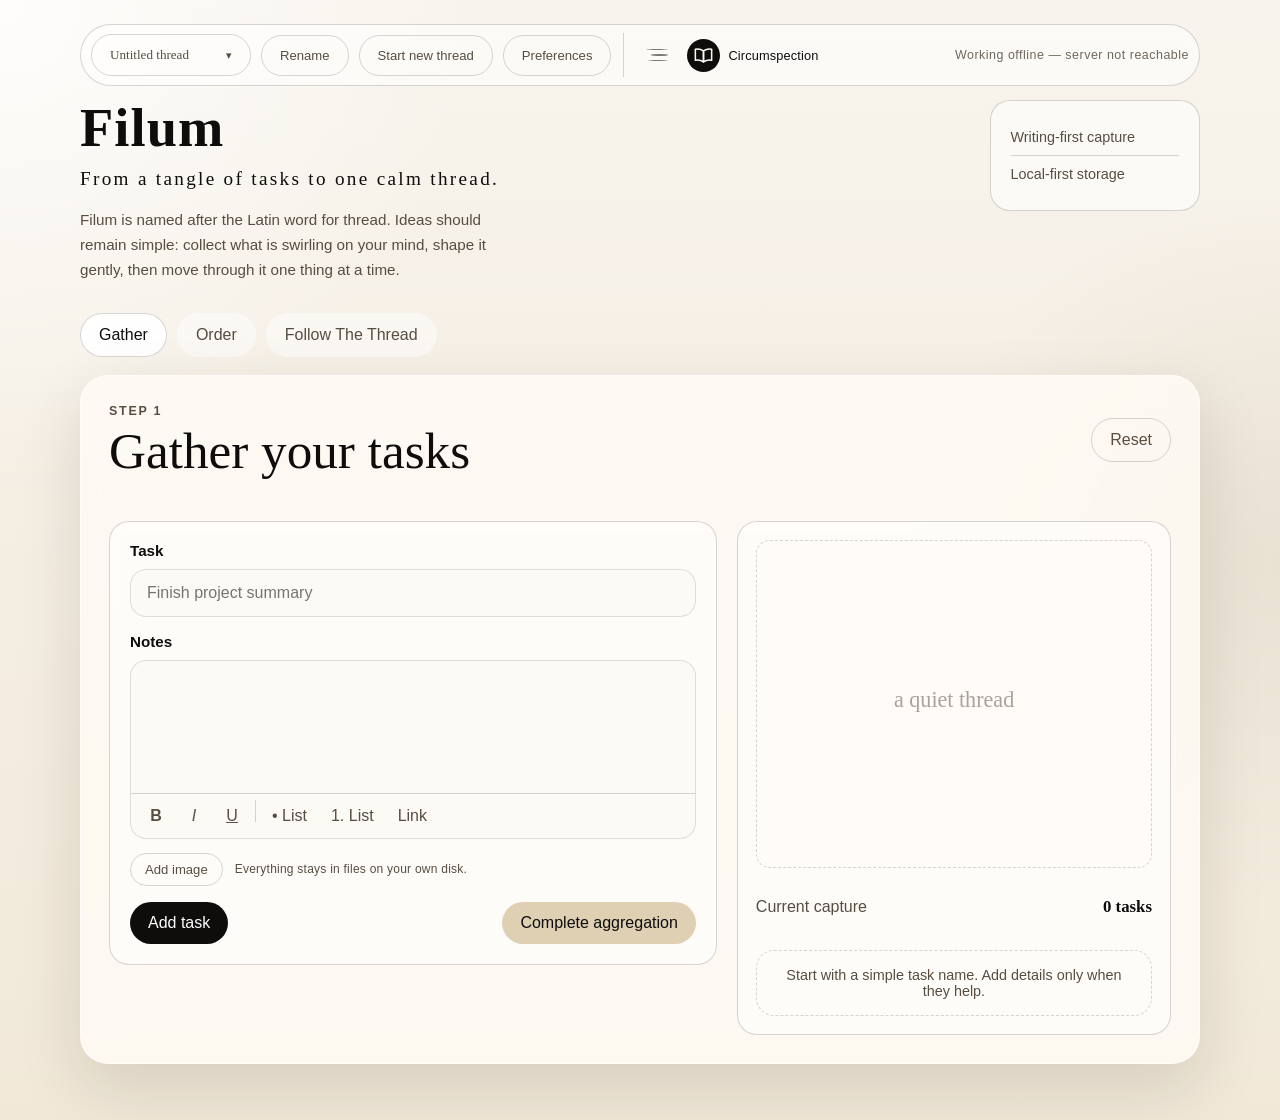
==== index.html @ 36aa44f7 "Add shared rich editing, cross-platform shortcuts, undo, and thread-reference foundations" ====
<!doctype html>
<html lang="en">
  <head>
    <meta charset="UTF-8" />
    <meta name="viewport" content="width=device-width, initial-scale=1.0" />
    <meta
      name="description"
      content="Filum helps you gather tangled tasks, sort them gently, and follow one clear thread at a time."
    />
    <meta name="theme-color" content="#f5f1e8" />
    <link rel="manifest" href="manifest.json" />
    <link rel="icon" href="icon.svg" type="image/svg+xml" />
    <title>Filum</title>
    <link rel="stylesheet" href="styles.css" />
  </head>
  <body>
    <div class="app-shell">
      <div class="thread-bar" role="toolbar" aria-label="Filum controls">
        <div class="thread-menu">
          <button id="threadMenuButton" class="ghost-button thread-button thread-menu-button" type="button"
                  aria-haspopup="listbox" aria-expanded="false" aria-controls="threadMenu">
            <span id="threadMenuLabel" class="thread-menu-label">Untitled thread</span>
            <span class="thread-menu-caret" aria-hidden="true">▾</span>
          </button>
          <input id="threadNameInput" class="thread-name-input" type="text" maxlength="80" hidden
                 aria-label="Rename this thread" />
          <div id="threadMenu" class="thread-menu-pop" role="listbox" aria-label="Saved threads" hidden></div>
        </div>
        <button id="saveThreadButton" class="ghost-button thread-button" type="button">Rename</button>
        <button id="newThreadButton" class="ghost-button thread-button" type="button">Start new thread</button>
        <div class="prefs-menu">
          <button id="prefsButton" class="ghost-button thread-button" type="button"
                  aria-haspopup="true" aria-expanded="false" aria-controls="prefsPanel">Preferences</button>
          <div id="prefsPanel" class="thread-menu-pop prefs-pop" aria-label="Preferences" hidden></div>
        </div>
        <div class="circ-launcher" role="group" aria-label="Circumspection">
          <button id="circCatalogueButton" class="circ-launcher-catalogue" type="button"
                  aria-label="Open Circumspection catalogue">
            <span class="circ-strokes" aria-hidden="true"><span></span><span></span><span></span></span>
          </button>
          <button id="circOpenButton" class="circ-launcher-open" type="button"
                  aria-label="Open Circumspection" aria-describedby="circOpenDescription">
            <svg class="circ-launcher-icon" width="24" height="24" viewBox="0 0 24 24"
                 fill="none" stroke="currentColor" stroke-width="1.6"
                 stroke-linecap="round" stroke-linejoin="round" aria-hidden="true">
              <path d="M3.5 5.5c2.9-.8 5.7-.2 8.5 1.7v11.5c-2.8-1.9-5.6-2.5-8.5-1.7V5.5Z" />
              <path d="M20.5 5.5c-2.9-.8-5.7-.2-8.5 1.7v11.5c2.8-1.9 5.6-2.5 8.5-1.7V5.5Z" />
            </svg>
            <span class="circ-launcher-label">Circumspection</span>
          </button>
          <span id="circOpenDescription" class="visually-hidden">Enter your private reflective writing space</span>
        </div>
        <span id="threadStatus" class="thread-status" aria-live="polite"></span>
      </div>

      <header class="hero">
        <div>
          <p class="eyebrow brand-mark">Filum</p>
          <h1>From a tangle of tasks to one calm thread.</h1>
          <p class="intro">
            Filum is named after the Latin word for thread. Ideas should remain simple: collect what is swirling on your mind,
            shape it gently, then move through it one thing at a time.
          </p>
        </div>
        <div class="hero-note">
          <p>Writing-first capture</p>
          <p>Local-first storage</p>
        </div>
      </header>

      <nav class="stepper" aria-label="Progress">
        <button class="step is-active" data-step-target="capture">Gather</button>
        <button class="step" data-step-target="plan">Order</button>
        <button class="step" data-step-target="line">Follow The Thread</button>
      </nav>

      <main>
        <div id="findBar" class="find-bar" hidden>
          <input id="findInput" type="text" maxlength="120" autocomplete="off"
                 placeholder="Find a knot — wrap in /slashes/ for a pattern"
                 aria-label="Find within this thread" />
          <div id="findResults" class="find-results" role="listbox" aria-label="Matching knots"></div>
        </div>

        <section class="panel is-active" data-step="capture">
          <div class="panel-header">
            <div>
              <p class="section-label">Step 1</p>
              <h2>Gather your tasks</h2>
            </div>
            <button id="resetButton" class="ghost-button" type="button">Reset</button>
          </div>

          <form id="taskForm" class="task-form">
            <label>
              <span>Task</span>
              <input
                id="taskTitle"
                name="taskTitle"
                type="text"
                maxlength="720"
                placeholder="Finish project summary"
                required
              />
            </label>

            <label>
              <span>Notes</span>
              <textarea
                id="taskNotes"
                name="taskNotes"
                rows="6"
                maxlength="10000"
                placeholder="Context, links, references — drop what helps here. Paste an image straight in. Start a line with note: to mark it for later."
              ></textarea>
            </label>

            <div class="attach-row">
              <button id="captureAddImageButton" class="ghost-button attach-button" type="button">Add image</button>
              <input id="captureImageInput" class="visually-hidden" type="file" accept="image/*" multiple />
              <small class="field-hint">Everything stays in files on your own disk.</small>
            </div>
            <div id="captureAttachments" class="attachment-tray" aria-live="polite"></div>

            <div class="form-actions">
              <button class="primary-button" type="submit">Add task</button>
              <button id="finishAggregationButton" class="secondary-button" type="button">
                Complete aggregation
              </button>
            </div>
          </form>

          <aside class="capture-aside">
            <div class="mini-thread-wrap">
              <svg id="miniThreadSvg" viewBox="0 0 220 180" role="img" aria-labelledby="miniThreadTitle miniThreadDesc">
                <title id="miniThreadTitle">A small preview of your knot</title>
                <desc id="miniThreadDesc">Each dark node stands for a task you gathered; the thread knots tighter as you add more.</desc>
              </svg>
            </div>
            <div class="capture-meta">
              <p>Current capture</p>
              <strong id="taskCount">0 tasks</strong>
            </div>
            <div id="taskPreviewList" class="task-preview-list" aria-live="polite"></div>
          </aside>
        </section>

        <section class="panel" data-step="plan">
          <div class="panel-header">
            <div>
              <p class="section-label">Step 2</p>
              <h2>Choose the order</h2>
            </div>
            <div class="panel-header-actions">
              <button id="findPlanButton" class="ghost-button" type="button" hidden>Find</button>
              <button id="toLineButton" class="primary-button" type="button">Untangle it</button>
            </div>
          </div>

          <div class="plan-copy">
            <p>
              Move tasks up or down, or pull one somewhere else by its handle. The
              goal is not perfection. It is a usable sequence.
            </p>
          </div>
          <div id="planningList" class="planning-list"></div>
        </section>

        <section class="panel" data-step="line">
          <div class="panel-header">
            <div>
              <p class="section-label">Step 3</p>
              <h2>The clear thread</h2>
            </div>
            <div class="focus-nav">
              <button id="findLineButton" class="ghost-button" type="button" hidden>Find</button>
              <button id="retrospectButton" class="ghost-button" type="button" hidden aria-pressed="false">Retrospect</button>
              <button id="focusPrevButton" class="ghost-button" type="button">Previous task</button>
              <button id="focusNextButton" class="secondary-button" type="button">Next task</button>
            </div>
          </div>

          <div class="linear-stage">
            <svg id="lineSvg" viewBox="0 0 640 150" role="img" aria-labelledby="lineTitle lineDesc"></svg>
          </div>
          <div id="linearList" class="linear-list"></div>

          <div class="focus-card">
            <div class="focus-card-head">
              <p class="focus-label">Do this now</p>
              <span class="focus-card-actions">
                <button id="focusDoneButton" class="ghost-button mini-edit" type="button" hidden>Mark done</button>
                <button id="focusEditButton" class="ghost-button mini-edit" type="button" hidden>Edit</button>
              </span>
            </div>
            <h3 id="focusTitle">Nothing yet</h3>
            <div id="focusNotes" class="focus-notes"></div>
            <div id="focusAttachments" class="attachment-tray attachment-tray--read"></div>
            <button id="focusArchiveButton" class="ghost-button" type="button" hidden>Archive this thread</button>
            <div id="focusEditor" class="focus-editor" hidden></div>
          </div>
        </section>
      </main>
    </div>

    <section id="circRoot" class="circ-root" hidden aria-label="Circumspection">
      <header class="circ-inner-controls">
        <button id="circOutward" class="circ-text-control" type="button" aria-label="Return to Filum">Outward</button>
        <button id="circInnerCatalogue" class="circ-catalogue-control" type="button"
                aria-label="Open Circumspection catalogue">
          <span class="circ-strokes" aria-hidden="true"><span></span><span></span><span></span></span>
        </button>
      </header>

      <main id="circWritingView" class="circ-writing-view">
        <div id="circField" class="circ-field">
          <p id="circModeLabel" class="circ-mode-label">Living Page</p>
          <p id="circListening" class="circ-listening" aria-live="polite">the page is listening</p>
          <div id="circProjection" class="circ-projection" aria-hidden="true"></div>
          <textarea id="circInput" class="circ-input" spellcheck="true" autocapitalize="sentences"
                    aria-label="Circumspection writing surface"
                    aria-describedby="circInputDescription"></textarea>
          <textarea id="circRevisionInput" class="circ-revision-input" spellcheck="true"
                    autocapitalize="sentences" aria-label="Revise settled Circumspection writing"
                    aria-describedby="circInputDescription" hidden></textarea>
          <p id="circInputDescription" class="visually-hidden">
            Write or revise your reflection directly. Every change is saved immediately.
          </p>
        </div>

        <nav class="circ-leaf-navigation" aria-label="Circumspection leaves">
          <button id="circPrevLeaf" class="circ-text-control" type="button">Earlier</button>
          <span id="circLeafPosition" aria-live="polite">Living Page</span>
          <button id="circNextLeaf" class="circ-text-control" type="button">Later</button>
        </nav>
        <div class="circ-writing-controls">
          <button id="circDeleteLeaf" class="circ-text-control" type="button">Delete leaf</button>
          <button id="circRevise" class="circ-text-control" type="button">Revise</button>
          <button id="circTurnLeaf" class="circ-text-control" type="button">Turn the leaf</button>
        </div>
        <div id="circDeleteLeafConfirm" class="circ-delete-confirm" hidden>
          <span>Delete this leaf?</span>
          <button id="circCancelDeleteLeaf" class="circ-text-control" type="button">Keep it</button>
          <button id="circConfirmDeleteLeaf" class="circ-settle-control" type="button">Delete leaf</button>
        </div>
        <div id="circRevisionActions" class="circ-revision-actions" hidden>
          <button id="circDiscardRevision" class="circ-text-control" type="button">Discard</button>
          <button id="circSettleRevision" class="circ-settle-control" type="button">Settle changes</button>
        </div>
      </main>

      <section id="circCatalogueView" class="circ-catalogue-view" aria-labelledby="circCatalogueHeading" hidden>
        <header class="circ-catalogue-heading">
          <div>
            <p class="section-label">Across every thread</p>
            <h2 id="circCatalogueHeading" tabindex="-1">Catalogue</h2>
          </div>
          <div class="circ-catalogue-actions">
            <button id="circReturnLiving" class="circ-text-control" type="button">Return to Living Page</button>
            <button id="circNewEntry" class="circ-settle-control" type="button">Begin another</button>
          </div>
        </header>
        <div id="circCatalogueList" class="circ-catalogue-list" aria-live="polite"></div>
      </section>

      <div id="circLive" class="visually-hidden" aria-live="polite" aria-atomic="true"></div>
    </section>

    <script src="rich-editor.js"></script>
    <script src="app.js"></script>
    <script src="circumspection.js"></script>
  </body>
</html>
---- styles.css ----
:root {
  --bg: #f5f1e8;
  --bg-soft: #fbf8f2;
  --panel: rgba(255, 252, 246, 0.82);
  --ink: #161616;
  --muted: #6e675c;
  --line: rgba(22, 22, 22, 0.12);
  --line-strong: rgba(22, 22, 22, 0.78);
  --accent: #e7dfd0;
  --accent-strong: #d8ccb7;
  /* A calm, desaturated blue — used only for genuine links. See the
     "One blue, for links only" entry in design.md's drift log. */
  --link: #3f5d8a;
  /* A muted violet — used only for alias-prefixed note lines. See the
     "One violet, for note labels only" entry in design.md's drift log.
     The shade is user-configurable; app.js overrides this at runtime. */
  --note-label: #6f5f80;
  --code-bg: rgba(22, 22, 22, 0.05);
  --shadow: 0 24px 60px rgba(18, 18, 18, 0.08);
  --radius-xl: 28px;
  --radius-lg: 20px;
  --radius-md: 14px;
}

* {
  box-sizing: border-box;
}

html,
body {
  margin: 0;
  min-height: 100%;
}

body {
  font-family: "Avenir Next", "Segoe UI", "Helvetica Neue", sans-serif;
  background:
    radial-gradient(circle at top left, rgba(255, 255, 255, 0.82), transparent 28%),
    radial-gradient(circle at right center, rgba(231, 223, 208, 0.85), transparent 26%),
    linear-gradient(180deg, #f8f4ed 0%, var(--bg) 100%);
  color: var(--ink);
}

body.is-plan-dragging {
  user-select: none;
}

button,
input,
select,
textarea {
  font: inherit;
}

.visually-hidden {
  position: absolute;
  width: 1px;
  height: 1px;
  padding: 0;
  margin: -1px;
  overflow: hidden;
  clip: rect(0, 0, 0, 0);
  white-space: nowrap;
  border: 0;
}

.app-shell {
  width: min(1120px, calc(100vw - 32px));
  margin: 0 auto;
  padding: 24px 0 56px;
}

/* ---- Thread bar (switcher / rename / new / preferences) -------------- */

.thread-bar {
  position: relative;
  z-index: 30; /* lift the bar (and its pop-downs) above the hero + panels */
  display: flex;
  flex-wrap: wrap;
  align-items: center;
  gap: 10px;
  margin-bottom: 14px;
  padding: 8px 10px;
  border: 1px solid var(--line);
  border-radius: 999px;
  background: rgba(255, 255, 255, 0.55);
  backdrop-filter: blur(8px);
  font-size: 0.85rem;
  color: var(--muted);
}

/* ---- Saved-threads dropdown + inline rename ----------------------- */

.thread-menu {
  position: relative;
  display: inline-flex;
}

.thread-menu-button {
  display: inline-flex;
  align-items: center;
  gap: 8px;
  min-width: 160px;
  max-width: 260px;
  font-family: "Iowan Old Style", "Palatino Linotype", "Book Antiqua", Georgia, serif;
  font-size: 0.95rem;
  color: var(--ink);
}

.thread-menu-label {
  overflow: hidden;
  text-overflow: ellipsis;
  white-space: nowrap;
}

.thread-menu-caret {
  margin-left: auto;
  font-size: 0.7rem;
  color: var(--muted);
}

.thread-name-input {
  width: min(260px, 60vw);
  padding: 6px 14px;
  border-radius: 999px;
  border: 1px solid var(--line-strong);
  background: rgba(255, 255, 255, 0.92);
  color: var(--ink);
  font-family: "Iowan Old Style", "Palatino Linotype", "Book Antiqua", Georgia, serif;
  font-size: 0.95rem;
}

.thread-name-input[hidden] {
  display: none;
}

.thread-menu-pop {
  position: absolute;
  top: calc(100% + 8px);
  left: 0;
  z-index: 1;
  width: max-content;
  min-width: 240px;
  max-width: calc(100vw - 32px);
  max-height: 360px;
  overflow-y: auto;
  padding: 6px;
  border: 1px solid var(--line);
  border-radius: var(--radius-md);
  background: rgba(255, 252, 246, 0.98);
  box-shadow: 0 18px 40px rgba(17, 17, 17, 0.16);
  backdrop-filter: blur(10px);
  animation: rise 200ms ease;
}

.thread-menu-pop[hidden] {
  display: none;
}

.thread-menu-row {
  display: flex;
  align-items: baseline;
  justify-content: space-between;
  gap: 16px;
  width: 100%;
  padding: 9px 12px;
  border: 0;
  border-radius: 10px;
  background: transparent;
  color: var(--ink);
  text-align: left;
  cursor: pointer;
  transition: background-color 180ms ease;
}

.thread-menu-row:hover,
.thread-menu-row:focus-visible {
  background: rgba(231, 223, 208, 0.5);
  outline: none;
}

.thread-menu-row.is-current {
  background: rgba(231, 223, 208, 0.35);
}

.thread-menu-row-name {
  font-family: "Iowan Old Style", "Palatino Linotype", "Book Antiqua", Georgia, serif;
  font-size: 0.95rem;
  overflow: hidden;
  text-overflow: ellipsis;
  white-space: nowrap;
}

.thread-menu-row.is-current .thread-menu-row-name {
  font-weight: 600;
}

.thread-menu-row-time {
  flex: none;
  font-size: 0.75rem;
  letter-spacing: 0.02em;
  color: var(--muted);
}

.thread-menu-empty {
  margin: 0;
  padding: 12px;
  color: var(--muted);
  font-size: 0.85rem;
  text-align: center;
}

/* Archived / bin listings: a row with a quiet trailing action. */
.thread-menu-row--split {
  display: flex;
  align-items: center;
  justify-content: space-between;
  gap: 10px;
  border-radius: 10px;
  transition: background-color 180ms ease;
}

.thread-menu-row--split:hover {
  background: rgba(231, 223, 208, 0.35);
}

.thread-menu-row-open {
  flex: 1;
  display: flex;
  align-items: baseline;
  justify-content: space-between;
  gap: 12px;
  min-width: 0;
  padding: 9px 12px;
  border: 0;
  border-radius: 10px;
  background: transparent;
  color: var(--ink);
  text-align: left;
  cursor: pointer;
}

.thread-menu-row-open:focus-visible {
  outline: 2px solid var(--line-strong);
  outline-offset: -2px;
}

.thread-menu-row--split.is-binned {
  padding: 9px 6px 9px 12px;
}

.thread-menu-row--split.is-binned .thread-menu-row-name {
  color: var(--muted);
}

.thread-menu-row-action {
  flex: none;
  margin-right: 4px;
  padding: 4px 10px;
  font-size: 0.75rem;
  border-radius: 999px;
  border: 1px solid var(--line);
  background: transparent;
  color: var(--muted);
  cursor: pointer;
  transition: color 180ms ease, border-color 180ms ease;
}

.thread-menu-row-action:hover,
.thread-menu-row-action:focus-visible {
  border-color: var(--line-strong);
  color: var(--ink);
  outline: none;
}

.thread-menu-head {
  display: flex;
  align-items: center;
  gap: 8px;
  padding-bottom: 6px;
  margin-bottom: 6px;
  border-bottom: 1px solid var(--line);
}

.thread-menu-head-label {
  font-family: "Iowan Old Style", "Palatino Linotype", "Book Antiqua", Georgia, serif;
  font-size: 0.95rem;
}

.thread-menu-footer {
  display: grid;
  gap: 2px;
  margin-top: 6px;
  padding-top: 6px;
  border-top: 1px solid var(--line);
}

.thread-menu-action {
  display: block;
  width: 100%;
  padding: 8px 12px;
  border: 0;
  border-radius: 10px;
  background: transparent;
  color: var(--muted);
  font-size: 0.85rem;
  text-align: left;
  cursor: pointer;
  transition: background-color 180ms ease, color 180ms ease;
}

.thread-menu-action:hover,
.thread-menu-action:focus-visible {
  background: rgba(231, 223, 208, 0.5);
  color: var(--ink);
  outline: none;
}

.thread-menu-head .thread-menu-action {
  width: auto;
  flex: none;
}

.thread-button {
  padding: 6px 14px;
  font-size: 0.82rem;
}

.thread-status {
  margin-left: auto;
  font-size: 0.78rem;
  letter-spacing: 0.04em;
  color: var(--muted);
  opacity: 0.85;
  transition: opacity 180ms ease;
}

/* ---- Preferences pop-down ------------------------------------------- */

.prefs-menu {
  position: relative;
  display: inline-flex;
}

.prefs-pop {
  left: auto;
  right: 0;
  width: 420px;
  max-height: min(74vh, 680px);
  padding: 22px;
  border-color: rgba(239, 207, 137, 0.38);
  color: #fff8e8;
  background:
    radial-gradient(circle at 90% 0%, rgba(226, 187, 103, 0.18), transparent 32%),
    linear-gradient(145deg, #30291f 0%, #1d1b18 62%, #171615 100%);
  box-shadow: 0 24px 70px rgba(17, 14, 10, 0.34);
  scrollbar-color: #d7b66f rgba(255, 255, 255, 0.08);
}

#prefsButton[aria-expanded="true"] {
  border-color: #d7b66f;
  color: #fff8e8;
  background: #26211b;
  box-shadow: 0 0 0 2px rgba(215, 182, 111, 0.2);
}

.prefs-section-title,
.prefs-pop .circ-prefs-title {
  margin: 0 0 16px;
  color: #fff8e8;
  font-family: "Iowan Old Style", "Palatino Linotype", "Book Antiqua", Georgia, serif;
  font-size: 1.15rem;
  font-weight: 400;
  line-height: 1.2;
}

.prefs-field {
  margin-bottom: 16px;
}

.prefs-field:last-child {
  margin-bottom: 4px;
}

.prefs-field label,
.prefs-field > span {
  display: block;
  margin-bottom: 8px;
  font-size: 0.82rem;
  font-weight: 600;
  color: rgba(255, 248, 232, 0.82);
}

.prefs-field input[type="text"] {
  padding: 9px 12px;
  border-radius: 10px;
}

.prefs-pop input[type="text"],
.prefs-pop select {
  border-color: rgba(255, 238, 201, 0.28);
  color: #fff8e8;
  background: rgba(255, 255, 255, 0.08);
}

.prefs-pop select option { color: #fff8e8; background: #26211b; }

.prefs-pop input[type="text"]:focus,
.prefs-pop select:focus {
  border-color: #efd28f;
  outline: none;
  box-shadow: 0 0 0 3px rgba(239, 210, 143, 0.18);
}

.prefs-pop .field-hint,
.prefs-pop .circ-pref-field small { color: rgba(255, 248, 232, 0.58); }

.prefs-swatches {
  display: flex;
  align-items: center;
  gap: 8px;
}

.prefs-swatch {
  width: 26px;
  height: 26px;
  flex: none;
  padding: 0;
  border-radius: 999px;
  border: 1px solid var(--line);
  background: var(--swatch);
  cursor: pointer;
  transition: transform 180ms ease, border-color 180ms ease;
}

.prefs-swatch:hover {
  transform: translateY(-1px);
}

.prefs-swatch.is-current {
  border-color: #efd28f;
  outline: 2px solid rgba(239, 210, 143, 0.38);
  outline-offset: 2px;
}

#prefsColor {
  width: 96px;
}

/* ---- Hero ----------------------------------------------------------- */

.hero {
  display: grid;
  grid-template-columns: minmax(0, 1fr) auto;
  gap: 20px;
  align-items: start;
  margin-bottom: 16px;
}

.eyebrow,
.section-label,
.focus-label {
  margin: 0 0 8px;
  font-size: 0.78rem;
  font-weight: 700;
  letter-spacing: 0.14em;
  text-transform: uppercase;
  color: var(--muted);
}

/* The hero "Filum" is the wordmark — large and bold. */
.eyebrow.brand-mark {
  margin: 0 0 8px;
  font-family: "Iowan Old Style", "Palatino Linotype", "Book Antiqua", Georgia, serif;
  font-size: clamp(2.4rem, 5vw, 3.4rem);
  font-weight: 700;
  letter-spacing: 0.02em;
  line-height: 1.05;
  text-transform: none;
  color: var(--ink);
}

h1,
h2,
h3 {
  margin: 0;
  font-family: "Iowan Old Style", "Palatino Linotype", "Book Antiqua", Georgia, serif;
  font-weight: 400;
  line-height: 0.98;
}

/* Hero tagline: a quiet, thin sub-line under the wordmark — kept small so the
   wordmark leads and both stay above the fold. */
.hero h1 {
  font-size: clamp(0.95rem, 1.7vw, 1.2rem);
  font-weight: 300;
  letter-spacing: 0.12em;
  line-height: 1.45;
  max-width: 48ch;
  margin-top: 2px;
}

h2 {
  font-size: clamp(2rem, 4vw, 3.2rem);
}

h3 {
  font-size: clamp(1.8rem, 3vw, 2.4rem);
}

.intro,
.viz-copy p,
.plan-copy p,
.focus-notes,
.capture-meta p,
.hero-note p {
  color: var(--muted);
}

.intro {
  max-width: 52ch;
  margin-top: 14px;
  line-height: 1.65;
  font-size: 0.95rem;
}

.hero-note {
  min-width: 210px;
  padding: 18px 20px;
  border: 1px solid var(--line);
  border-radius: var(--radius-lg);
  background: rgba(255, 255, 255, 0.58);
  backdrop-filter: blur(10px);
  font-size: 0.9rem;
}

.hero-note p {
  margin: 0;
  padding: 10px 0;
  border-bottom: 1px solid var(--line);
}

.hero-note p:last-child {
  border-bottom: 0;
}

/* ---- Stepper -------------------------------------------------------- */

.stepper {
  display: flex;
  flex-wrap: wrap;
  gap: 10px;
  margin-bottom: 18px;
}

.step,
.ghost-button,
.secondary-button,
.primary-button {
  border: 0;
  border-radius: 999px;
  padding: 12px 18px;
  cursor: pointer;
  transition:
    transform 180ms ease,
    background-color 180ms ease,
    color 180ms ease,
    border-color 180ms ease,
    opacity 180ms ease;
}

.step {
  background: rgba(255, 255, 255, 0.5);
  color: var(--muted);
  border: 1px solid transparent;
}

.step.is-active,
.step:hover {
  background: rgba(255, 255, 255, 0.92);
  color: var(--ink);
  border-color: var(--line);
}

/* ---- Panels --------------------------------------------------------- */

.panel {
  display: none;
  padding: 28px;
  border-radius: var(--radius-xl);
  background: var(--panel);
  border: 1px solid rgba(255, 255, 255, 0.62);
  box-shadow: var(--shadow);
  backdrop-filter: blur(16px);
}

.panel.is-active {
  display: block;
  animation: rise 360ms ease;
}

.panel-header,
.capture-meta,
.form-actions,
.plan-item-head,
.focus-card {
  display: flex;
  align-items: center;
  justify-content: space-between;
  gap: 16px;
}

.panel-header {
  margin-bottom: 24px;
}

.panel-header-actions {
  display: flex;
  align-items: center;
  gap: 10px;
  flex-wrap: wrap;
}

/* Step 1 layout: form on the left, capture aside on the right. */
.panel[data-step="capture"] .task-form,
.panel[data-step="capture"] .capture-aside,
.viz-card,
.focus-card {
  border: 1px solid var(--line);
  border-radius: var(--radius-lg);
  background: rgba(255, 255, 255, 0.54);
}

.panel[data-step="capture"] .task-form,
.viz-card,
.plan-copy,
.planning-list,
.focus-card {
  padding: 20px;
}

.panel[data-step="capture"] {
  display: none;
}

.panel[data-step="capture"].is-active {
  display: grid;
  grid-template-columns: minmax(0, 1.4fr) minmax(0, 1fr);
  gap: 20px;
  align-items: start;
}

.panel[data-step="capture"] .panel-header {
  grid-column: 1 / -1;
}

.task-form label {
  display: block;
}

.task-form label span {
  display: block;
  margin-bottom: 10px;
  font-size: 0.95rem;
  font-weight: 600;
}

.task-form label + label {
  margin-top: 16px;
}

input,
select,
textarea {
  width: 100%;
  border-radius: 16px;
  border: 1px solid rgba(22, 22, 22, 0.12);
  background: rgba(252, 250, 245, 0.95);
  padding: 14px 16px;
  color: var(--ink);
}

textarea {
  resize: vertical;
  min-height: 96px;
}

.rich-editor {
  position: relative;
  width: 100%;
  border: 1px solid rgba(22, 22, 22, 0.12);
  border-radius: 16px;
  background: rgba(252, 250, 245, 0.95);
  overflow: visible;
}

.rich-source {
  position: absolute !important;
  width: 1px !important;
  height: 1px !important;
  min-height: 0 !important;
  padding: 0 !important;
  border: 0 !important;
  clip: rect(0 0 0 0);
  clip-path: inset(50%);
  overflow: hidden;
  white-space: nowrap;
}

.rich-surface {
  min-height: 132px;
  padding: 14px 16px;
  color: var(--ink);
  line-height: 1.58;
  white-space: normal;
  overflow-wrap: anywhere;
}

.rich-surface:focus {
  outline: 2px solid rgba(22, 22, 22, 0.18);
  outline-offset: 2px;
}

.rich-surface:empty::before {
  content: attr(data-placeholder);
  color: var(--muted);
  pointer-events: none;
}

.rich-surface p {
  margin: 0 0 0.75em;
}

.rich-surface p:last-child {
  margin-bottom: 0;
}

.rich-surface ul,
.rich-surface ol {
  margin: 0.5em 0 0.75em;
  padding-left: 1.6em;
}

.rich-surface a {
  color: var(--link);
  text-decoration-thickness: 1px;
  text-underline-offset: 2px;
}

.rich-toolbar {
  position: relative;
  display: flex;
  align-items: center;
  flex-wrap: wrap;
  gap: 4px;
  min-height: 42px;
  padding: 6px 8px;
  border-top: 1px solid var(--line);
  color: var(--muted);
}

.rich-toolbar > button,
.rich-link-panel button,
.rich-mention-menu button {
  min-width: 34px;
  min-height: 30px;
  padding: 5px 9px;
  border: 1px solid transparent;
  border-radius: 8px;
  color: inherit;
  background: transparent;
  cursor: pointer;
}

.rich-toolbar > button:hover,
.rich-toolbar > button:focus-visible,
.rich-toolbar > button[aria-pressed="true"] {
  border-color: var(--line-strong);
  color: var(--ink);
  background: rgba(231, 223, 208, 0.46);
  outline: none;
}

.rich-toolbar-divider {
  width: 1px;
  height: 22px;
  margin-inline: 2px;
  background: var(--line);
}

.rich-link-panel {
  position: absolute;
  left: 8px;
  bottom: calc(100% + 8px);
  z-index: 8;
  display: grid;
  grid-template-columns: minmax(180px, 1fr) auto auto;
  gap: 6px;
  width: min(430px, calc(100vw - 52px));
  padding: 8px;
  border: 1px solid var(--line-strong);
  border-radius: 12px;
  background: rgba(255, 252, 246, 0.99);
  box-shadow: 0 14px 32px rgba(17, 17, 17, 0.14);
}

.rich-link-panel[hidden],
.rich-mention-menu[hidden] {
  display: none;
}

.rich-link-panel input {
  min-width: 0;
  padding: 7px 9px;
  border-radius: 8px;
}

.rich-mention-menu {
  position: absolute;
  left: 12px;
  right: 12px;
  bottom: 50px;
  z-index: 7;
  max-height: 220px;
  overflow-y: auto;
  padding: 5px;
  border: 1px solid var(--line-strong);
  border-radius: 12px;
  background: rgba(255, 252, 246, 0.99);
  box-shadow: 0 14px 32px rgba(17, 17, 17, 0.14);
}

.rich-mention-menu button {
  display: block;
  width: 100%;
  color: var(--ink);
  text-align: left;
}

.rich-mention-menu button:hover,
.rich-mention-menu button.is-active {
  background: rgba(231, 223, 208, 0.54);
}

.thread-reference {
  display: inline-flex;
  align-items: center;
  max-width: min(260px, 80vw);
  margin-inline: 2px;
  padding: 1px 8px;
  border: 1px solid var(--line-strong);
  border-radius: 999px;
  color: var(--ink);
  background: rgba(231, 223, 208, 0.48);
  font-size: 0.9em;
  vertical-align: baseline;
  cursor: pointer;
}

input:focus,
select:focus,
textarea:focus {
  outline: 2px solid rgba(22, 22, 22, 0.18);
  outline-offset: 2px;
}

.field-hint {
  display: block;
  margin-top: 6px;
  color: var(--muted);
  font-size: 0.75rem;
  letter-spacing: 0.02em;
}

.form-actions {
  margin-top: 16px;
}

.primary-button {
  background: var(--ink);
  color: white;
}

.secondary-button {
  background: var(--accent);
  color: var(--ink);
}

.ghost-button {
  background: transparent;
  color: var(--muted);
  border: 1px solid var(--line);
}

/* A ghost button acting as a pressed toggle (the Retrospect view). */
.ghost-button.is-active {
  background: rgba(255, 255, 255, 0.92);
  color: var(--ink);
  border-color: var(--line-strong);
}

.primary-button:hover,
.secondary-button:hover,
.ghost-button:hover,
.step:hover {
  transform: translateY(-1px);
}

.primary-button:disabled,
.secondary-button:disabled,
.ghost-button:disabled {
  opacity: 0.4;
  cursor: not-allowed;
  transform: none;
}

/* ---- Find within the thread ----------------------------------------- */

.find-bar {
  margin-bottom: 14px;
  padding: 12px;
  border: 1px solid var(--line);
  border-radius: var(--radius-lg);
  background: var(--panel);
  backdrop-filter: blur(10px);
  animation: rise 200ms ease;
}

.find-bar[hidden] {
  display: none;
}

.find-bar input {
  padding: 10px 14px;
  border-radius: 12px;
}

.find-results {
  display: grid;
  gap: 2px;
  margin-top: 8px;
}

.find-result {
  display: block;
  width: 100%;
  padding: 8px 12px;
  border: 0;
  border-radius: 10px;
  background: transparent;
  color: var(--ink);
  text-align: left;
  cursor: pointer;
  transition: background-color 180ms ease;
}

.find-result:hover,
.find-result:focus-visible,
.find-result.is-active {
  background: rgba(231, 223, 208, 0.5);
  outline: none;
}

.find-result-title {
  display: block;
}

.find-result-snippet {
  display: block;
  margin-top: 2px;
  color: var(--muted);
  font-size: 0.8rem;
}

/* Matches are emphasized, never highlighted — calm over loud. */
mark.find-hit {
  background: transparent;
  color: inherit;
  font-weight: 600;
  text-decoration: underline;
  text-underline-offset: 2px;
  text-decoration-thickness: 1px;
}

.find-hint {
  margin: 8px 0 0;
  padding: 4px 12px;
  color: var(--muted);
  font-size: 0.85rem;
}

/* ---- Capture aside (Step 1 right column) ---------------------------- */

.capture-aside {
  padding: 18px;
  display: flex;
  flex-direction: column;
  gap: 14px;
}

.mini-thread-wrap {
  border: 1px dashed var(--line);
  border-radius: var(--radius-md);
  background: rgba(255, 252, 246, 0.5);
  padding: 10px;
}

#miniThreadSvg {
  width: 100%;
  height: auto;
  display: block;
}

.mini-node {
  fill: var(--ink);
  transition: r 200ms ease;
}

.mini-node--enter {
  animation: miniNodeEnter 360ms ease both;
}

@keyframes miniNodeEnter {
  from { r: 0; opacity: 0; }
  to   { r: 5; opacity: 1; }
}

.capture-meta {
  align-items: baseline;
  justify-content: space-between;
}

.capture-meta strong {
  font-family: "Iowan Old Style", "Palatino Linotype", "Book Antiqua", Georgia, serif;
  font-size: 1.05rem;
}

.task-preview-list,
.planning-list,
.linear-list {
  display: grid;
  gap: 12px;
}

.task-preview-list {
  margin-top: 4px;
}

.task-chip,
.plan-item,
.linear-item {
  padding: 16px;
  border-radius: 18px;
  background: rgba(255, 255, 255, 0.82);
  border: 1px solid var(--line);
}

.task-chip {
  padding: 12px 14px;
}

.task-chip strong,
.plan-item strong,
.linear-item strong {
  display: block;
  margin-bottom: 6px;
}

.task-chip p,
.plan-item p,
.linear-item p,
.focus-notes {
  margin: 0;
  line-height: 1.55;
}

.task-chip-more {
  padding: 8px 12px;
  border: 1px dashed var(--line);
  border-radius: 999px;
  color: var(--muted);
  font-size: 0.82rem;
  text-align: center;
}

/* ---- Step 2 planning list ------------------------------------------ */

.planning-list {
  padding: 0;
  background: transparent;
}

.plan-item {
  display: grid;
  grid-template-columns: auto minmax(0, 1fr);
  gap: 12px;
}

.plan-item-head {
  align-items: flex-start;
}

/* The drag handle: a quiet dotted strip, CSS-drawn — no glyphs. Dragging
   is recorded in design.md's drift log; up/down stay as the keyboard path. */
.drag-handle {
  width: 20px;
  align-self: stretch;
  padding: 0;
  border: 0;
  border-radius: 8px;
  background-color: transparent;
  background-image: radial-gradient(rgba(22, 22, 22, 0.3) 1.1px, transparent 1.4px);
  background-size: 6px 9px;
  background-position: center;
  cursor: grab;
  touch-action: none;
  opacity: 0.55;
  transition: opacity 180ms ease;
}

.drag-handle:hover {
  opacity: 0.9;
}

.drag-handle:active {
  cursor: grabbing;
}

.plan-item.is-dragging {
  border-color: var(--line-strong);
  box-shadow: var(--shadow);
  opacity: 0.92;
  position: relative;
  z-index: 2;
}

/* A knot just found via search — a state, not a flash. */
.plan-item.is-found {
  border-color: var(--line-strong);
}

.plan-controls {
  display: flex;
  gap: 8px;
  flex: none;
}

.mini-button {
  width: 40px;
  height: 40px;
  border-radius: 14px;
  border: 1px solid var(--line);
  background: rgba(255, 255, 255, 0.8);
  cursor: pointer;
  transition:
    transform 180ms ease,
    background-color 180ms ease,
    border-color 180ms ease,
    opacity 180ms ease;
}

.mini-button:hover:not(:disabled) {
  background: var(--accent);
  border-color: var(--line-strong);
  transform: translateY(-1px);
}

.mini-button:disabled {
  opacity: 0.4;
  cursor: not-allowed;
}

/* ---- Step 3: thread on top, symmetric rail, focus card below -------- */

.linear-stage {
  border-radius: 24px;
  padding: 10px 12px 2px;
  background:
    linear-gradient(180deg, rgba(255, 255, 255, 0.94), rgba(247, 241, 230, 0.88)),
    radial-gradient(circle at center, rgba(255, 255, 255, 0.8), transparent 56%);
}

#lineSvg {
  width: 100%;
  height: auto;
  display: block;
}

.line-dot {
  cursor: pointer;
}

/* The rail: equal-height cards in one row, scrollable when the thread is
   long. The current knot is emphasized by border and shadow, not by motion. */
.linear-list {
  grid-auto-flow: column;
  grid-auto-columns: minmax(170px, 1fr);
  align-items: stretch;
  overflow-x: auto;
  padding: 6px 4px 14px;
  margin: 10px 0 18px;
  scroll-snap-type: x proximity;
  transition: opacity 320ms ease;
}

.linear-item {
  min-height: 96px;
  padding: 14px;
  cursor: pointer;
  scroll-snap-align: start;
  transition:
    opacity 180ms ease,
    box-shadow 180ms ease,
    border-color 180ms ease;
}

.linear-item strong {
  display: -webkit-box;
  -webkit-box-orient: vertical;
  -webkit-line-clamp: 2;
  overflow: hidden;
}

.linear-item p {
  white-space: nowrap;
  overflow: hidden;
  text-overflow: ellipsis;
  font-size: 0.85rem;
  color: var(--muted);
}

.linear-item:hover {
  border-color: var(--line-strong);
}

.linear-item:focus-visible {
  outline: 2px solid var(--line-strong);
  outline-offset: 2px;
}

.linear-item.is-muted {
  opacity: 0.42;
}

.linear-item.is-current {
  border-color: rgba(22, 22, 22, 0.28);
  box-shadow: 0 14px 28px rgba(17, 17, 17, 0.1);
}

/* Completed knots, visible only while looking back. */
.linear-item.is-done {
  opacity: 0.45;
  cursor: default;
}

.linear-item.is-done strong {
  text-decoration: line-through;
  text-decoration-thickness: 1px;
  text-decoration-color: var(--line-strong);
}

.linear-restore {
  margin-top: 10px;
}

.linear-item-index {
  margin-bottom: 10px;
  color: var(--muted);
  font-size: 0.86rem;
  font-weight: 700;
  text-transform: uppercase;
  letter-spacing: 0.08em;
}

/* During the untangle, the rail and focus card hold back, then fade in as
   the thread settles into place. */
.is-untangling .linear-list {
  opacity: 0;
  pointer-events: none;
}

/* ---- Step 3 focus card ---------------------------------------------- */

.focus-card {
  flex-direction: column;
  align-items: flex-start;
}

.focus-card h3,
.focus-card p {
  margin: 0;
}

.focus-nav {
  display: flex;
  gap: 10px;
  flex-wrap: wrap;
}

.focus-card-head {
  display: flex;
  width: 100%;
  align-items: center;
  justify-content: space-between;
  gap: 12px;
}

.focus-card-actions {
  display: flex;
  gap: 8px;
  flex: none;
}

.focus-notes {
  margin-top: 4px;
  width: 100%;
}

.focus-notes-empty {
  color: var(--muted);
}

/* ---- Rich notes markup ---------------------------------------------- */

/* Alias-prefixed lines ("note: …") — the one violet in the product. */
.note-line {
  color: var(--note-label);
}

.note-code {
  margin: 10px 0;
  padding: 12px 14px;
  font-family: ui-monospace, "SF Mono", Menlo, Consolas, monospace;
  font-size: 0.85em;
  line-height: 1.5;
  background: var(--code-bg);
  border: 1px solid var(--line);
  border-radius: var(--radius-md);
  overflow-x: auto;
  white-space: pre;
  color: var(--ink);
}

.note-code-inline {
  padding: 1px 6px;
  font-family: ui-monospace, "SF Mono", Menlo, Consolas, monospace;
  font-size: 0.85em;
  background: var(--code-bg);
  border: 1px solid var(--line);
  border-radius: 6px;
}

.note-list {
  margin: 8px 0;
  padding-left: 22px;
}

.note-list li {
  margin: 2px 0;
}

/* ---- Edit affordance, links, attachments --------------------------- */

.task-chip-head {
  display: flex;
  align-items: flex-start;
  justify-content: space-between;
  gap: 10px;
}

.task-chip-head strong {
  margin-bottom: 0;
}

/* Quiet inline "Edit" / "Mark done" control. */
.mini-edit {
  flex: none;
  padding: 4px 12px;
  font-size: 0.76rem;
  border-radius: 999px;
}

/* Links inside notes — the one place blue is allowed. */
.rich-link {
  color: var(--link);
  text-decoration: underline;
  text-underline-offset: 2px;
  text-decoration-thickness: 1px;
  overflow-wrap: anywhere;
}

.rich-link:hover {
  text-decoration-thickness: 2px;
}

/* Read-only thumbnail strips inside chips / plan items. */
.thumb-strip {
  display: flex;
  flex-wrap: wrap;
  align-items: center;
  gap: 6px;
  margin-top: 10px;
}

.thumb {
  display: block;
  object-fit: cover;
  border-radius: 10px;
  border: 1px solid var(--line);
  background: rgba(255, 255, 255, 0.6);
}

.thumb--xs {
  width: 38px;
  height: 38px;
}

.thumb--lg {
  width: 100%;
  max-width: 220px;
  height: auto;
  max-height: 200px;
}

.thumb-more {
  font-size: 0.78rem;
  color: var(--muted);
}

/* Editable attachment tray (capture form + inline editor). */
.attach-row {
  display: flex;
  align-items: center;
  gap: 12px;
  flex-wrap: wrap;
  margin-top: 14px;
}

.attach-button {
  flex: none;
  padding: 8px 14px;
  font-size: 0.82rem;
}

.attach-row .field-hint {
  margin-top: 0;
}

.attachment-tray {
  display: flex;
  flex-wrap: wrap;
  gap: 10px;
  margin-top: 12px;
}

.attachment-tray[hidden] {
  display: none;
}

.attachment {
  position: relative;
  width: 76px;
  height: 76px;
}

.attachment .thumb {
  width: 76px;
  height: 76px;
}

.thumb-remove {
  position: absolute;
  top: -8px;
  right: -8px;
  width: 22px;
  height: 22px;
  display: grid;
  place-items: center;
  padding: 0;
  border-radius: 999px;
  border: 1px solid var(--line);
  background: rgba(255, 252, 246, 0.98);
  color: var(--ink);
  line-height: 1;
  cursor: pointer;
  box-shadow: 0 4px 12px rgba(17, 17, 17, 0.12);
  transition: transform 180ms ease, background-color 180ms ease;
}

.thumb-remove:hover {
  transform: translateY(-1px);
  background: var(--accent);
}

.attachment-tray--read {
  margin-top: 16px;
}

.attachment-link {
  display: inline-block;
  border-radius: 12px;
  transition: transform 180ms ease;
}

.attachment-link:hover {
  transform: translateY(-2px);
}

.danger-ghost {
  color: var(--muted);
}

.danger-ghost:hover {
  border-color: var(--line-strong);
  color: var(--ink);
}

/* ---- In-place task editor ------------------------------------------ */
/* The editor renders right where the task sits — no modal, no overlay. */

.inline-editor {
  display: block;
  padding: 16px;
  border: 1px solid var(--line-strong);
  border-radius: var(--radius-lg);
  background: rgba(255, 255, 255, 0.72);
  animation: rise 220ms ease;
}

.inline-field {
  display: block;
  margin-bottom: 12px;
}

.inline-field > span {
  display: block;
  margin-bottom: 8px;
  font-size: 0.82rem;
  font-weight: 600;
  color: var(--muted);
}

.inline-editor input,
.inline-editor textarea {
  border-radius: 12px;
  padding: 10px 12px;
}

.inline-attach-row {
  display: flex;
  align-items: flex-end;
  gap: 12px;
  flex-wrap: wrap;
}

.inline-actions {
  display: flex;
  align-items: center;
  justify-content: space-between;
  gap: 10px;
  margin-top: 14px;
  flex-wrap: wrap;
}

.inline-actions-right {
  display: flex;
  gap: 8px;
  margin-left: auto;
}

.inline-actions .primary-button,
.inline-actions .ghost-button {
  padding: 8px 16px;
}

/* The focus-card variant: a calm editor. The title is a quiet serif line;
   the notes area is the page. It opens exactly where the read view was. */
.inline-editor--focus {
  padding: 4px 0 0;
  border: 0;
  background: transparent;
}

.inline-editor--focus .ie-title {
  font-family: "Iowan Old Style", "Palatino Linotype", "Book Antiqua", Georgia, serif;
  font-size: 1.45rem;
  line-height: 1.2;
  padding: 6px 2px 10px;
  border: 0;
  border-bottom: 1px solid var(--line);
  border-radius: 0;
  background: transparent;
}

.inline-editor--focus .ie-title:focus {
  outline: none;
  border-bottom-color: var(--line-strong);
}

.inline-editor--focus .ie-notes {
  min-height: min(44vh, 480px);
  line-height: 1.65;
}

/* When a task is in edit mode, its read-view box gives the editor full room. */
.task-chip--editing,
.plan-item--editing {
  display: block;
  padding: 0;
  background: transparent;
  border: 0;
}

.focus-editor {
  width: 100%;
}

.focus-editor[hidden] {
  display: none;
}

/* ---- Empty states & helpers ---------------------------------------- */

.empty-state {
  padding: 22px;
  border: 1px dashed var(--line);
  border-radius: 18px;
  color: var(--muted);
  text-align: center;
}

.empty-state--soft {
  padding: 16px;
  font-size: 0.9rem;
}

@keyframes rise {
  from {
    opacity: 0;
    transform: translateY(10px);
  }
  to {
    opacity: 1;
    transform: translateY(0);
  }
}

/* ---- Responsive ---------------------------------------------------- */

@media (max-width: 840px) {
  .hero {
    grid-template-columns: 1fr;
  }

  .panel {
    padding: 20px;
  }

  .panel[data-step="capture"].is-active {
    grid-template-columns: 1fr;
  }

  .capture-aside {
    order: 2;
  }

  .mini-thread-wrap svg {
    max-height: 120px;
  }

  .app-shell {
    width: min(100vw - 20px, 1120px);
    padding-top: 14px;
  }

  .thread-bar {
    border-radius: 18px;
  }

  .thread-status {
    width: 100%;
    margin-left: 0;
  }

  .plan-item-head {
    flex-wrap: wrap;
  }

  .linear-list {
    grid-auto-columns: minmax(160px, 78%);
    scroll-snap-type: x mandatory;
  }
}

/* Calm by default; honor an explicit request for reduced motion. */
@media (prefers-reduced-motion: reduce) {
  *,
  .panel.is-active,
  .inline-editor,
  .mini-node--enter {
    animation-duration: 0.001ms !important;
    animation-iteration-count: 1 !important;
    transition-duration: 0.001ms !important;
  }
}

/* ---- Circumspection -------------------------------------------------
   Circumspection is Filum with attention narrowed. The viewport is the
   writing surface: no paper card, image texture, or editor-shaped box. */

:root[data-interface-contrast="soft"] {
  --bg: #f7f3eb;
  --bg-soft: #fdfbf7;
  --ink: #302d28;
  --muted: #81796d;
  --line: rgba(48, 45, 40, 0.1);
  --line-strong: rgba(48, 45, 40, 0.62);
  --accent: #ece4d6;
  --accent-strong: #ded1bd;
}

:root[data-interface-contrast="rich"] {
  --bg: #f1e8d8;
  --bg-soft: #fffaf0;
  --ink: #0e0d0c;
  --muted: #574d40;
  --line: rgba(14, 13, 12, 0.17);
  --line-strong: rgba(14, 13, 12, 0.86);
  --accent: #dfd0b4;
  --accent-strong: #cbb58c;
  --shadow: 0 24px 64px rgba(36, 27, 17, 0.13);
}

:root[data-spacing="compact"] .panel { padding: 24px; }
:root[data-spacing="compact"] .hero { gap: 12px; margin-bottom: 10px; }
:root[data-spacing="compact"] .task-form { gap: 12px; }

:root[data-spacing="open"] .panel { padding: clamp(36px, 5vw, 56px); }
:root[data-spacing="open"] .hero { gap: 28px; margin-bottom: 24px; }
:root[data-spacing="open"] .task-form { gap: 24px; }

:root[data-interface-motion="quiet"] .panel.is-active,
:root[data-interface-motion="quiet"] .thread-menu-pop,
:root[data-interface-motion="quiet"] .inline-editor,
:root[data-interface-motion="quiet"] .circ-root { animation: none; }

:root[data-interface-motion="none"] *,
:root[data-interface-motion="none"] *::before,
:root[data-interface-motion="none"] *::after {
  scroll-behavior: auto !important;
  animation: none !important;
  transition: none !important;
}

.circ-launcher {
  display: inline-flex;
  align-items: center;
  gap: 4px;
  min-height: 44px;
  margin-left: 2px;
  padding-left: 10px;
  border-left: 1px solid var(--line);
}

.circ-launcher-open,
.circ-launcher-catalogue,
.circ-catalogue-control {
  min-width: 44px;
  min-height: 44px;
  border: 0;
  background: transparent;
  color: var(--ink);
  cursor: pointer;
}

.circ-launcher-open {
  display: inline-flex;
  align-items: center;
  gap: 8px;
  padding: 4px 9px 4px 5px;
  border-radius: 999px;
  font-size: 0.8rem;
  letter-spacing: 0.01em;
  transition: background-color 180ms ease, transform 180ms ease;
}

.circ-launcher-icon {
  box-sizing: content-box;
  width: 23px;
  height: 23px;
  padding: 5px;
  border-radius: 50%;
  color: var(--bg-soft);
  background: var(--ink);
  transition: transform 180ms ease;
}

.circ-launcher-open:hover,
.circ-launcher-open:focus-visible,
.circ-launcher-catalogue:hover,
.circ-launcher-catalogue:focus-visible {
  background: rgba(255, 255, 255, 0.58);
  outline: none;
}

.circ-launcher-open:hover { transform: translateY(-1px); }
.circ-launcher-open:focus-visible,
.circ-launcher-catalogue:focus-visible,
.circ-catalogue-control:focus-visible {
  box-shadow: 0 0 0 2px var(--line-strong);
}

.circ-launcher-catalogue,
.circ-catalogue-control {
  display: grid;
  place-items: center;
  padding: 0;
  border-radius: 50%;
}

.circ-strokes {
  display: grid;
  justify-items: end;
  gap: 4px;
  width: 24px;
  opacity: 0.55;
  transition: opacity 180ms ease;
}

.circ-strokes > span {
  display: block;
  width: 22px;
  height: 1.5px;
  border-radius: 50%;
  background: currentColor;
}

.circ-strokes > span:nth-child(2) { width: 17px; }
.circ-strokes > span:nth-child(3) { width: 20px; }

.circ-launcher-catalogue:hover .circ-strokes,
.circ-launcher-catalogue:focus-visible .circ-strokes,
.circ-catalogue-control:hover .circ-strokes,
.circ-catalogue-control:focus-visible .circ-strokes { opacity: 1; }

body.is-circumspecting { overflow: hidden; }

body.is-circumspecting > .app-shell {
  opacity: 0;
  transform: scale(0.995);
  pointer-events: none;
}

.app-shell {
  transition: opacity 300ms ease, transform 300ms ease;
}

.circ-root {
  position: fixed;
  inset: 0;
  z-index: 1000;
  min-height: 100vh;
  min-height: 100dvh;
  overflow-x: hidden;
  overflow-y: auto;
  scroll-padding-bottom: calc(96px + env(safe-area-inset-bottom));
  color: var(--ink);
  background:
    radial-gradient(circle at 50% -8%, rgba(255, 255, 255, 0.88), transparent 38%),
    radial-gradient(circle at 92% 46%, rgba(231, 223, 208, 0.56), transparent 34%),
    linear-gradient(180deg, #f9f6ef 0%, var(--bg) 100%);
  animation: circ-arrive 340ms ease both;
}

.circ-root[hidden],
.circ-writing-view[hidden],
.circ-catalogue-view[hidden],
.circ-revision-input[hidden],
.circ-revision-actions[hidden] { display: none; }

.circ-root::before {
  content: "";
  position: fixed;
  top: 13vh;
  bottom: 11vh;
  left: max(24px, calc(50vw - 36ch));
  width: 1px;
  pointer-events: none;
  background: linear-gradient(transparent, var(--line) 12%, var(--line) 88%, transparent);
}

.circ-inner-controls {
  position: fixed;
  inset: max(10px, env(safe-area-inset-top)) 0 auto;
  z-index: 6;
  display: flex;
  align-items: center;
  justify-content: space-between;
  padding: 8px clamp(16px, 4vw, 52px);
  pointer-events: none;
}

.circ-inner-controls > * { pointer-events: auto; }

.circ-text-control,
.circ-settle-control {
  min-height: 44px;
  padding: 9px 12px;
  border: 0;
  border-radius: 10px;
  background: transparent;
  color: var(--muted);
  cursor: pointer;
  font-size: 0.86rem;
  transition: color 180ms ease, background-color 180ms ease;
}

.circ-text-control:hover,
.circ-text-control:focus-visible,
.circ-catalogue-control:hover,
.circ-catalogue-control:focus-visible {
  color: var(--ink);
  background: rgba(255, 255, 255, 0.42);
  outline: none;
}

.circ-text-control:focus-visible,
.circ-settle-control:focus-visible {
  box-shadow: 0 0 0 2px var(--line-strong);
  outline: none;
}

.circ-text-control:disabled {
  opacity: 0.28;
  cursor: default;
  background: transparent;
}

.circ-settle-control {
  padding-inline: 18px;
  color: var(--bg-soft);
  background: var(--ink);
}

.circ-settle-control:hover { background: #2b2b2b; }

.circ-writing-view {
  min-height: 100vh;
  min-height: 100dvh;
  padding: clamp(82px, 13vh, 132px) 24px calc(42px + env(safe-area-inset-bottom));
}

.circ-field {
  position: relative;
  display: grid;
  grid-template-columns: minmax(0, 1fr);
  width: min(var(--circ-measure, 62ch), calc(100vw - 48px));
  margin: 0 auto;
}

.circ-field::before {
  content: "";
  position: absolute;
  top: 58px;
  left: -26px;
  width: 2px;
  height: 32px;
  border-radius: 2px;
  background: var(--ink);
  opacity: 0;
  transition: opacity 180ms ease, height 180ms ease;
}

.circ-field:focus-within::before { opacity: 0.5; }
.circ-field.is-revision::before { height: 74px; opacity: 0.68; }

.circ-mode-label {
  min-height: 20px;
  margin: 0 0 28px;
  color: var(--muted);
  font-family: "Iowan Old Style", "Palatino Linotype", "Book Antiqua", Georgia, serif;
  font-size: 0.9rem;
  letter-spacing: 0.03em;
}

.circ-listening,
.circ-projection,
.circ-input,
.circ-revision-input {
  grid-column: 1;
  grid-row: 2;
  width: 100%;
  min-height: clamp(380px, 58dvh, 720px);
  margin: 0;
  font-family: "Avenir Next", "Segoe UI", "Helvetica Neue", sans-serif;
  font-size: var(--circ-writing-size, 19px);
  font-weight: 400;
  line-height: 1.72;
  letter-spacing: 0;
  white-space: pre-wrap;
  overflow-wrap: anywhere;
  tab-size: 2;
}

.circ-listening {
  z-index: 1;
  color: var(--muted);
  font-family: "Iowan Old Style", "Palatino Linotype", "Book Antiqua", Georgia, serif;
  font-size: 0.96rem;
  font-style: italic;
  opacity: 0.72;
  pointer-events: none;
  transition: opacity 240ms ease;
}

.circ-listening.is-quiet { opacity: 0; }

.circ-projection {
  position: relative;
  z-index: 2;
  color: var(--ink);
  pointer-events: none;
  transition: opacity 180ms ease, transform 180ms ease;
}

.circ-field.is-leaf-changing .circ-projection {
  opacity: 0;
  transform: translateX(10px);
}

.circ-token {
  color: transparent;
  filter: blur(var(--circ-blur, 1px));
  text-shadow: 0 0 7px rgba(22, 22, 22, 0.16);
  opacity: 0.28;
  transition:
    color var(--circ-settle, 60ms) ease,
    filter var(--circ-settle, 60ms) ease,
    text-shadow var(--circ-settle, 60ms) ease,
    opacity 220ms ease;
}

.circ-token.is-revealing {
  color: rgba(22, 22, 22, 0.82);
  filter: blur(0.7px);
  text-shadow: 0 0 3px rgba(22, 22, 22, 0.1);
  opacity: 0.88;
}

.circ-token.is-settled {
  color: var(--ink);
  filter: none;
  text-shadow: none;
  opacity: 1;
}

.circ-token.is-pressure {
  color: rgb(22 22 22 / var(--circ-live-opacity, 0.7));
  filter: blur(0.15px);
  text-shadow: none;
  opacity: 1;
}

.circ-input,
.circ-revision-input {
  position: relative;
  z-index: 3;
  appearance: none;
  display: block;
  padding: 0;
  border: 0;
  border-radius: 0;
  outline: 0;
  background: transparent;
  box-shadow: none;
  resize: none;
  overflow: hidden;
}

.circ-input {
  color: transparent;
  caret-color: transparent;
  -webkit-text-fill-color: transparent;
}

.circ-input::selection { background: transparent; }

.circ-root[data-ink-effect="none"] .circ-projection { display: none; }

.circ-root[data-ink-effect="none"] .circ-input {
  color: var(--ink);
  caret-color: var(--ink);
  -webkit-text-fill-color: var(--ink);
  overflow-y: auto;
}

.circ-root[data-ink-effect="none"] .circ-input::selection {
  color: var(--bg-soft);
  background: var(--ink);
}

.circ-revision-input {
  color: var(--ink);
  caret-color: rgba(22, 22, 22, 0.68);
  overflow-y: auto;
}

.circ-field .circ-input:focus,
.circ-field .circ-revision-input:focus {
  border: 0;
  outline: 0;
  box-shadow: none;
}

.circ-leaf-navigation,
.circ-writing-controls,
.circ-delete-confirm,
.circ-revision-actions {
  width: min(68ch, calc(100vw - 48px));
  margin-inline: auto;
}

.circ-leaf-navigation {
  display: grid;
  grid-template-columns: 1fr auto 1fr;
  align-items: center;
  gap: 12px;
  margin-top: 10px;
  color: var(--muted);
  font-size: 0.8rem;
  text-align: center;
}

.circ-leaf-navigation > :first-child { justify-self: start; }
.circ-leaf-navigation > :last-child { justify-self: end; }

.circ-writing-controls,
.circ-delete-confirm,
.circ-revision-actions {
  display: flex;
  justify-content: flex-end;
  align-items: center;
  gap: 8px;
  min-height: 52px;
}

.circ-delete-confirm {
  justify-content: flex-end;
  color: var(--muted);
  font-size: 0.82rem;
}

.circ-delete-confirm[hidden] { display: none; }

.circ-delete-confirm .circ-settle-control {
  border: 1px dashed currentColor;
  color: var(--ink);
  background: transparent;
}

.circ-catalogue-view {
  width: min(72ch, calc(100vw - 48px));
  min-height: 100vh;
  min-height: 100dvh;
  margin: 0 auto;
  padding: clamp(96px, 15vh, 150px) 0 calc(72px + env(safe-area-inset-bottom));
}

.circ-catalogue-heading {
  display: flex;
  align-items: flex-end;
  justify-content: space-between;
  gap: 24px;
  padding-bottom: 24px;
  border-bottom: 1px solid var(--line);
}

.circ-catalogue-heading h2 {
  margin: 4px 0 0;
  font-size: clamp(2.2rem, 5vw, 4rem);
  line-height: 1;
}

.circ-catalogue-actions,
.circ-entry-actions {
  display: flex;
  align-items: center;
  gap: 8px;
}

.circ-catalogue-list { display: grid; }

.circ-entry {
  display: grid;
  grid-template-columns: minmax(0, 1fr) auto;
  gap: 8px 24px;
  padding: 24px 0;
  border-bottom: 1px solid var(--line);
}

.circ-entry-date {
  margin: 0;
  color: var(--muted);
  font-size: 0.78rem;
  letter-spacing: 0.025em;
}

.circ-entry-excerpt {
  grid-column: 1;
  margin: 0;
  font-size: 1rem;
  line-height: 1.58;
}

.circ-entry-meta {
  grid-column: 1;
  margin: 0;
  color: var(--muted);
  font-size: 0.76rem;
}

.circ-entry-actions {
  grid-column: 2;
  grid-row: 1 / span 3;
  align-self: center;
  opacity: 0.62;
  transition: opacity 180ms ease;
}

.circ-entry:hover .circ-entry-actions,
.circ-entry:focus-within .circ-entry-actions { opacity: 1; }

.circ-catalogue-empty {
  padding: 72px 0;
  color: var(--muted);
  font-family: "Iowan Old Style", "Palatino Linotype", "Book Antiqua", Georgia, serif;
  font-style: italic;
}

.circ-prefs-group {
  margin-top: 18px;
  padding-top: 16px;
  border-top: 1px solid rgba(239, 210, 143, 0.3);
}

.circ-prefs-title {
  margin: 0 0 16px;
}

.circ-pref-field {
  display: grid;
  gap: 7px;
  margin-top: 14px;
}

.circ-pref-field label {
  display: flex;
  align-items: baseline;
  justify-content: space-between;
  gap: 16px;
  color: rgba(255, 248, 232, 0.86);
  font-size: 0.82rem;
  font-weight: 600;
}
.circ-pref-field output { color: #efd28f; font-size: 0.76rem; font-weight: 600; }
.circ-pref-field small { color: rgba(255, 248, 232, 0.58); font-size: 0.75rem; line-height: 1.45; }
.circ-pref-field input[type="range"] {
  appearance: none;
  width: 100%;
  height: 4px;
  padding: 0;
  border: 0;
  border-radius: 999px;
  background: linear-gradient(90deg, #efd28f, rgba(255, 248, 232, 0.2));
  accent-color: #efd28f;
}
.circ-pref-field input[type="range"]::-webkit-slider-thumb {
  appearance: none;
  width: 18px;
  height: 18px;
  border: 3px solid #26211b;
  border-radius: 50%;
  background: #ffe3a5;
  box-shadow: 0 0 0 1px rgba(255, 227, 165, 0.58), 0 3px 12px rgba(0, 0, 0, 0.32);
}
.circ-pref-field input[type="range"]::-moz-range-track {
  height: 4px;
  border-radius: 999px;
  background: rgba(255, 248, 232, 0.22);
}
.circ-pref-field input[type="range"]::-moz-range-progress {
  height: 4px;
  border-radius: 999px;
  background: #efd28f;
}
.circ-pref-field input[type="range"]::-moz-range-thumb {
  width: 14px;
  height: 14px;
  border: 3px solid #26211b;
  border-radius: 50%;
  background: #ffe3a5;
  box-shadow: 0 0 0 1px rgba(255, 227, 165, 0.58), 0 3px 12px rgba(0, 0, 0, 0.32);
}
.circ-pref-field input[type="range"]:focus-visible {
  outline: 2px solid #efd28f;
  outline-offset: 7px;
}
.circ-pref-field select { width: 100%; }

@keyframes circ-arrive {
  from { opacity: 0; transform: translateY(8px); }
  to { opacity: 1; transform: none; }
}

@media (max-width: 900px) {
  .prefs-pop {
    position: fixed;
    top: max(72px, env(safe-area-inset-top));
    right: 16px;
    left: 16px;
    width: auto;
    max-width: none;
    max-height: calc(100dvh - 96px);
  }
}

@media (max-width: 840px) {
  .circ-launcher { margin-left: 0; padding-left: 8px; }
  .circ-launcher-label { display: none; }
  .circ-launcher-open { width: 44px; padding: 4px; justify-content: center; }
  .circ-root::before { display: none; }
  .circ-writing-view { padding: 88px 20px calc(32px + env(safe-area-inset-bottom)); }
  .circ-field { width: calc(100vw - 40px); }
  .circ-field::before { left: -12px; }
  .circ-listening,
  .circ-projection,
  .circ-input,
  .circ-revision-input {
    min-height: max(390px, 57dvh);
    font-size: 17px;
    line-height: 1.7;
  }
  .circ-leaf-navigation,
  .circ-writing-controls,
  .circ-delete-confirm,
  .circ-revision-actions,
  .circ-catalogue-view { width: calc(100vw - 40px); }
  .circ-catalogue-heading { align-items: flex-start; flex-direction: column; }
  .circ-entry { grid-template-columns: 1fr; }
  .circ-entry-actions { grid-column: 1; grid-row: auto; justify-self: start; opacity: 1; }
}

@media (prefers-reduced-motion: reduce) {
  .circ-root { animation: none; }
  .circ-projection,
  .circ-token { transition-duration: 100ms !important; }
  .circ-token { filter: none; text-shadow: none; }
}

@media (forced-colors: active) {
  .circ-launcher-icon { border: 1px solid ButtonText; }
  .circ-launcher-open:focus-visible,
  .circ-launcher-catalogue:focus-visible,
  .circ-catalogue-control:focus-visible,
  .circ-text-control:focus-visible,
  .circ-settle-control:focus-visible { outline: 2px solid ButtonText; }
  .circ-root::before,
  .circ-field::before { background: ButtonText; }
}
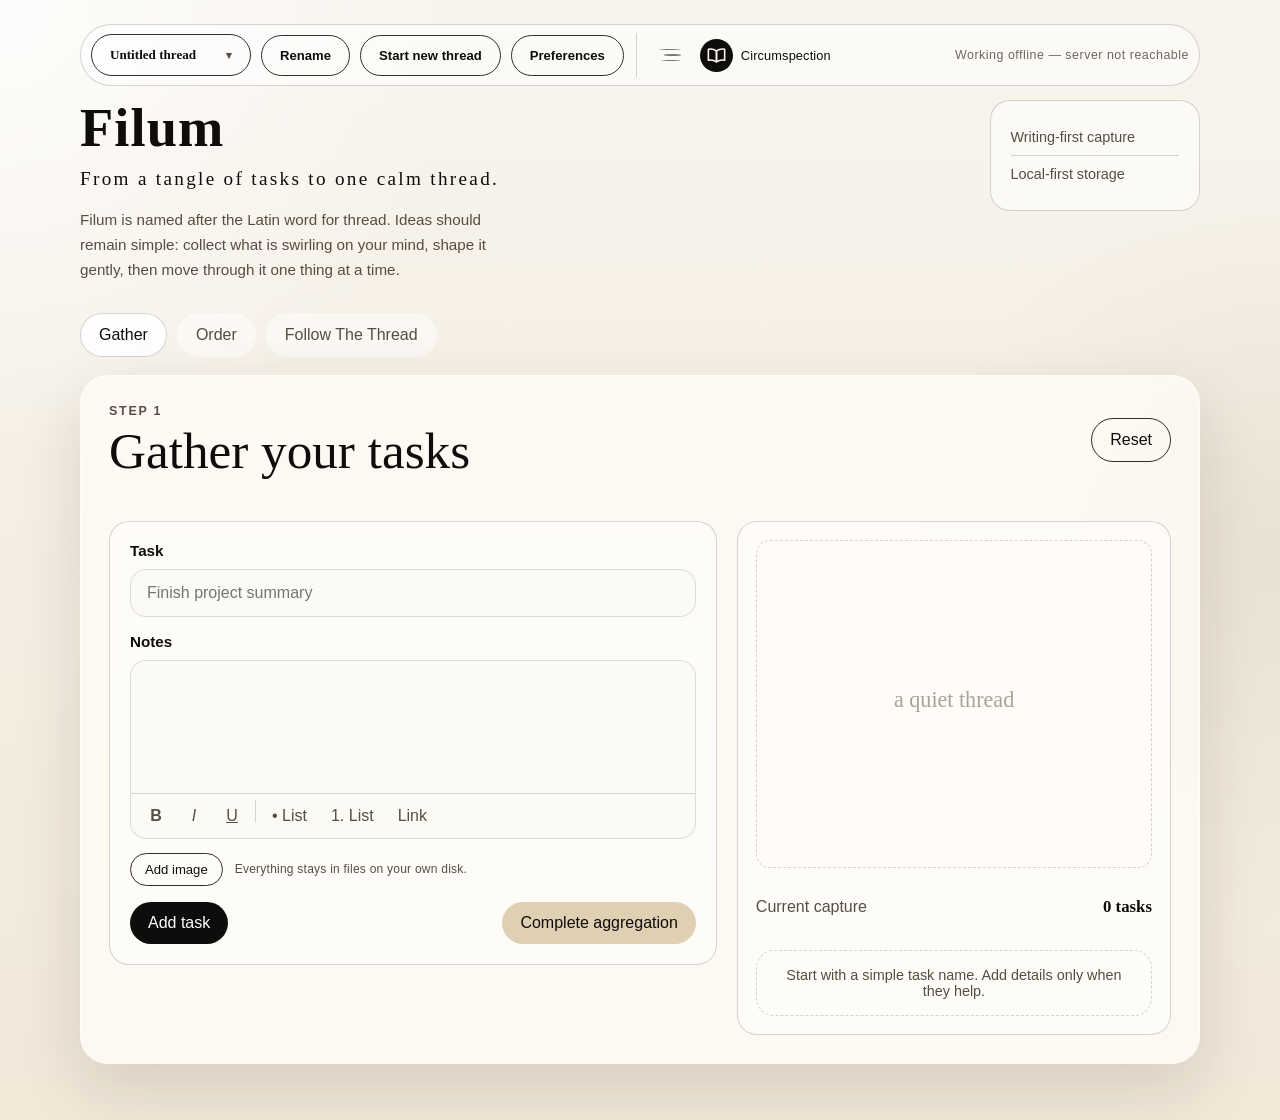
==== commit 3035b3ba: "Add stronger controls, global search, thread-reference navigation, and Personalise preferences" ====
--- a/index.html
+++ b/index.html
@@ -28,6 +28,8 @@
         </div>
         <button id="saveThreadButton" class="ghost-button thread-button" type="button">Rename</button>
         <button id="newThreadButton" class="ghost-button thread-button" type="button">Start new thread</button>
+        <button id="navigationBackButton" class="ghost-button thread-button navigation-back" type="button"
+                aria-label="Go back to the previous Filum state" hidden>← Back</button>
         <div class="prefs-menu">
           <button id="prefsButton" class="ghost-button thread-button" type="button"
                   aria-haspopup="true" aria-expanded="false" aria-controls="prefsPanel">Preferences</button>
@@ -77,8 +79,8 @@
       <main>
         <div id="findBar" class="find-bar" hidden>
           <input id="findInput" type="text" maxlength="120" autocomplete="off"
-                 placeholder="Find a knot — wrap in /slashes/ for a pattern"
-                 aria-label="Find within this thread" />
+                 placeholder="Search every active and archived thread — press Enter"
+                 aria-label="Search threads" />
           <div id="findResults" class="find-results" role="listbox" aria-label="Matching knots"></div>
         </div>
 
@@ -152,7 +154,9 @@
               <h2>Choose the order</h2>
             </div>
             <div class="panel-header-actions">
-              <button id="findPlanButton" class="ghost-button" type="button" hidden>Find</button>
+              <button id="findPlanButton" class="ghost-button icon-button" type="button" hidden aria-label="Search threads">
+                <svg viewBox="0 0 24 24" aria-hidden="true"><circle cx="10.5" cy="10.5" r="6.5"></circle><path d="m15.5 15.5 5 5"></path></svg>
+              </button>
               <button id="toLineButton" class="primary-button" type="button">Untangle it</button>
             </div>
           </div>
@@ -173,7 +177,9 @@
               <h2>The clear thread</h2>
             </div>
             <div class="focus-nav">
-              <button id="findLineButton" class="ghost-button" type="button" hidden>Find</button>
+              <button id="findLineButton" class="ghost-button icon-button" type="button" hidden aria-label="Search threads">
+                <svg viewBox="0 0 24 24" aria-hidden="true"><circle cx="10.5" cy="10.5" r="6.5"></circle><path d="m15.5 15.5 5 5"></path></svg>
+              </button>
               <button id="retrospectButton" class="ghost-button" type="button" hidden aria-pressed="false">Retrospect</button>
               <button id="focusPrevButton" class="ghost-button" type="button">Previous task</button>
               <button id="focusNextButton" class="secondary-button" type="button">Next task</button>
@@ -201,6 +207,27 @@
           </div>
         </section>
       </main>
+
+      <section id="searchPage" class="utility-page" aria-labelledby="searchPageTitle" hidden>
+        <header class="utility-page-header">
+          <div>
+            <p class="section-label">Across active and archived threads</p>
+            <h2 id="searchPageTitle">Search catalogue</h2>
+          </div>
+        </header>
+        <p id="searchPageSummary" class="utility-page-summary"></p>
+        <div id="searchPageResults" class="search-catalogue" aria-live="polite"></div>
+      </section>
+
+      <section id="personalisePage" class="utility-page personalise-page" aria-labelledby="personalisePageTitle" hidden>
+        <header class="utility-page-header">
+          <div>
+            <p class="section-label">Personalisation</p>
+            <h2 id="personalisePageTitle">Personalise for me</h2>
+          </div>
+        </header>
+        <div id="personaliseContent" class="personalise-content"></div>
+      </section>
     </div>
 
     <section id="circRoot" class="circ-root" hidden aria-label="Circumspection">
--- a/styles.css
+++ b/styles.css
@@ -324,6 +324,9 @@
 .thread-button {
   padding: 6px 14px;
   font-size: 0.82rem;
+  font-weight: 600;
+  color: var(--ink);
+  border-color: var(--line-strong);
 }
 
 .thread-status {
@@ -888,8 +891,8 @@
 
 .ghost-button {
   background: transparent;
-  color: var(--muted);
-  border: 1px solid var(--line);
+  color: var(--ink);
+  border: 1px solid var(--line-strong);
 }
 
 /* A ghost button acting as a pressed toggle (the Retrospect view). */
@@ -933,6 +936,192 @@
 .find-bar input {
   padding: 10px 14px;
   border-radius: 12px;
+}
+
+.icon-button {
+  display: inline-grid;
+  place-items: center;
+  width: 44px;
+  height: 44px;
+  padding: 0;
+}
+
+.icon-button svg {
+  width: 19px;
+  height: 19px;
+  fill: none;
+  stroke: currentColor;
+  stroke-width: 1.8;
+  stroke-linecap: round;
+}
+
+.navigation-back {
+  order: -1;
+}
+
+body.is-utility-page .app-shell > .hero,
+body.is-utility-page .app-shell > .stepper,
+body.is-utility-page .app-shell > main {
+  display: none;
+}
+
+.utility-page {
+  width: min(980px, calc(100vw - 40px));
+  min-height: calc(100dvh - 120px);
+  margin: 36px auto 0;
+  padding: clamp(28px, 5vw, 60px);
+  border: 1px solid var(--line-strong);
+  border-radius: var(--radius-xl);
+  background: rgba(255, 255, 255, 0.56);
+  box-shadow: var(--shadow);
+}
+
+.utility-page[hidden] {
+  display: none;
+}
+
+.utility-page-header {
+  display: flex;
+  align-items: end;
+  justify-content: space-between;
+  gap: 20px;
+  padding-bottom: 22px;
+  border-bottom: 1px solid var(--line-strong);
+}
+
+.utility-page-header h2 {
+  margin: 5px 0 0;
+  font-size: clamp(2.1rem, 5vw, 3.7rem);
+}
+
+.utility-page-summary {
+  margin: 20px 0;
+  color: var(--muted);
+}
+
+.search-catalogue {
+  display: grid;
+}
+
+.search-catalogue-row {
+  border-bottom: 1px solid var(--line);
+}
+
+.search-catalogue-row button {
+  display: grid;
+  grid-template-columns: 90px minmax(180px, 0.8fr) minmax(180px, 1fr);
+  gap: 8px 18px;
+  align-items: baseline;
+  width: 100%;
+  padding: 20px 10px;
+  border: 0;
+  color: var(--ink);
+  background: transparent;
+  text-align: left;
+  cursor: pointer;
+}
+
+.search-catalogue-row button:hover,
+.search-catalogue-row button:focus-visible {
+  background: rgba(231, 223, 208, 0.42);
+  outline: 2px solid var(--line-strong);
+  outline-offset: -2px;
+}
+
+.search-catalogue-scope,
+.search-catalogue-row small {
+  color: var(--muted);
+  font-size: 0.78rem;
+}
+
+.search-catalogue-row small {
+  grid-column: 2 / -1;
+}
+
+.utility-empty {
+  padding: 56px 10px;
+  color: var(--muted);
+  font-family: "Iowan Old Style", "Palatino Linotype", "Book Antiqua", Georgia, serif;
+  font-style: italic;
+}
+
+.personalise-button {
+  width: 100%;
+  margin-top: 14px;
+  padding: 13px 16px;
+  border: 1px solid #efd28f;
+  border-radius: 12px;
+  color: #171615;
+  background: #efd28f;
+  font-weight: 700;
+  cursor: pointer;
+}
+
+.prefs-toggle {
+  display: flex !important;
+  align-items: center;
+  justify-content: space-between;
+  gap: 16px;
+}
+
+.prefs-toggle input {
+  width: 42px;
+  height: 22px;
+  accent-color: #d7b66f;
+}
+
+.personalise-content {
+  display: grid;
+  grid-template-columns: repeat(2, minmax(0, 1fr));
+  gap: 28px;
+  margin-top: 28px;
+}
+
+.personalise-group,
+.personalise-content .circ-prefs-group {
+  margin: 0;
+  padding: 24px;
+  border: 1px solid var(--line);
+  border-radius: var(--radius-lg);
+  background: rgba(255, 255, 255, 0.52);
+}
+
+.personalise-group h3,
+.personalise-content .circ-prefs-title {
+  margin: 0 0 20px;
+  color: var(--ink);
+  font-family: "Iowan Old Style", "Palatino Linotype", "Book Antiqua", Georgia, serif;
+  font-size: 1.35rem;
+}
+
+.personalise-content .prefs-field label,
+.personalise-content .prefs-field > span,
+.personalise-content .circ-pref-field label,
+.personalise-content .circ-pref-field output {
+  color: var(--ink);
+}
+
+.personalise-content .circ-pref-field small {
+  color: var(--muted);
+}
+
+.personalise-content input,
+.personalise-content select {
+  border-color: var(--line-strong);
+  color: var(--ink);
+  background: rgba(252, 250, 245, 0.92);
+}
+
+@media (max-width: 760px) {
+  .search-catalogue-row button {
+    grid-template-columns: 1fr;
+  }
+  .search-catalogue-row small {
+    grid-column: 1;
+  }
+  .personalise-content {
+    grid-template-columns: 1fr;
+  }
 }
 
 .find-results {
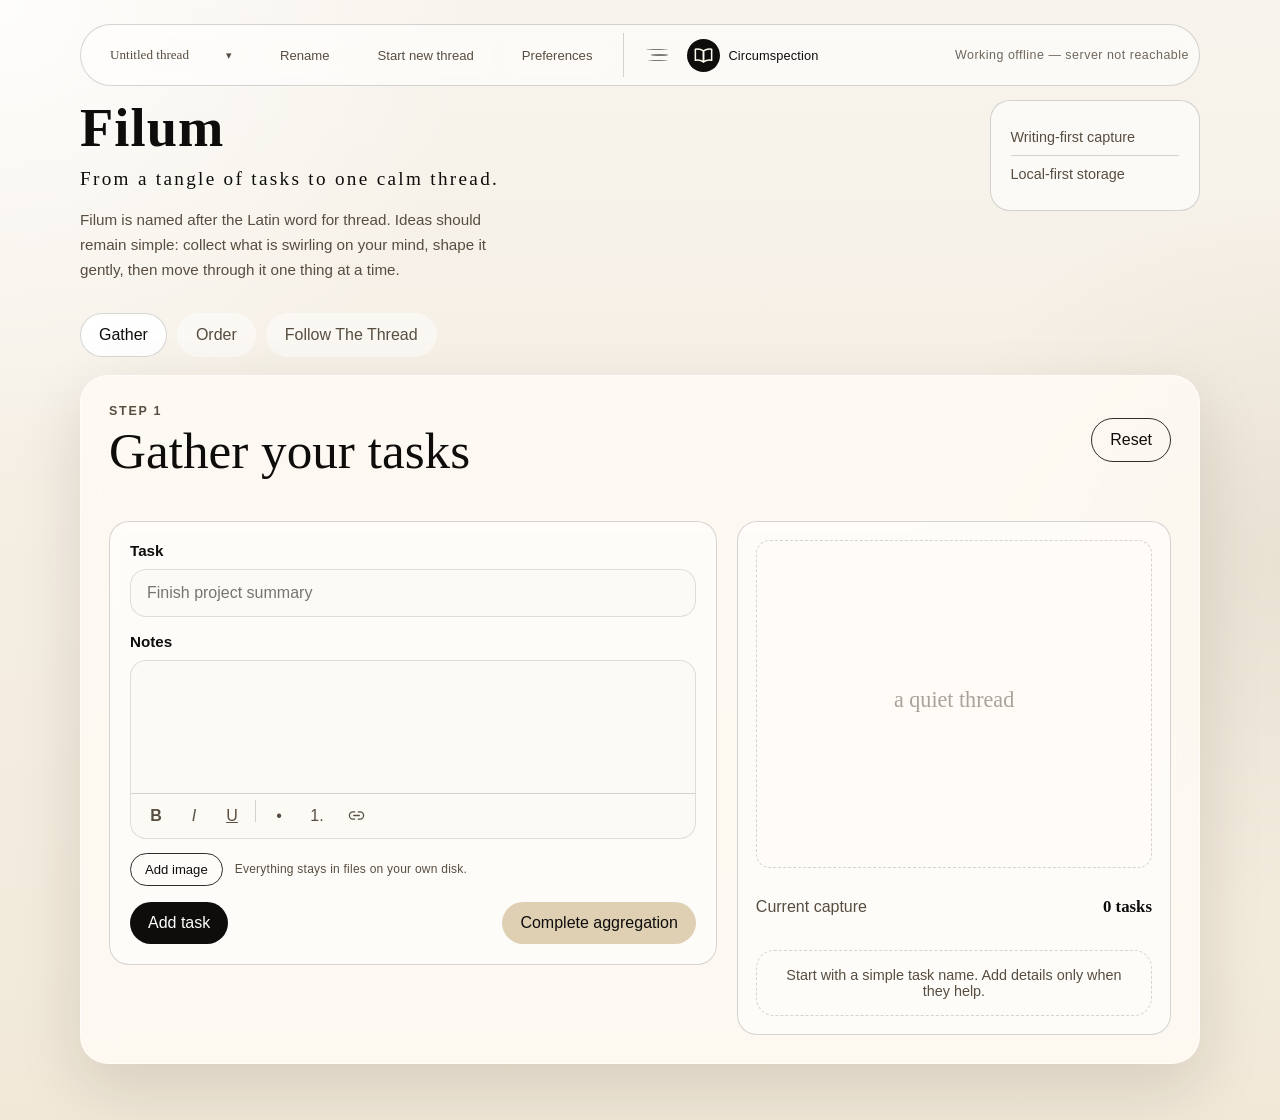
==== commit 71b0083b: "bug-fixv1" ====
--- a/index.html
+++ b/index.html
@@ -173,7 +173,7 @@
         <section class="panel" data-step="line">
           <div class="panel-header">
             <div>
-              <p class="section-label">Step 3</p>
+              <p id="lineStepLabel" class="section-label">Step 1</p>
               <h2>The clear thread</h2>
             </div>
             <div class="focus-nav">
@@ -244,9 +244,10 @@
           <p id="circModeLabel" class="circ-mode-label">Living Page</p>
           <p id="circListening" class="circ-listening" aria-live="polite">the page is listening</p>
           <div id="circProjection" class="circ-projection" aria-hidden="true"></div>
-          <textarea id="circInput" class="circ-input" spellcheck="true" autocapitalize="sentences"
-                    aria-label="Circumspection writing surface"
-                    aria-describedby="circInputDescription"></textarea>
+          <div id="circInput" class="circ-input" contenteditable="true" spellcheck="true"
+               autocapitalize="sentences" role="textbox" aria-multiline="true"
+               aria-label="Circumspection writing surface"
+               aria-describedby="circInputDescription"></div>
           <textarea id="circRevisionInput" class="circ-revision-input" spellcheck="true"
                     autocapitalize="sentences" aria-label="Revise settled Circumspection writing"
                     aria-describedby="circInputDescription" hidden></textarea>
@@ -256,13 +257,15 @@
         </div>
 
         <nav class="circ-leaf-navigation" aria-label="Circumspection leaves">
-          <button id="circPrevLeaf" class="circ-text-control" type="button">Earlier</button>
+          <button id="circPrevLeaf" class="circ-text-control circ-arrow-control" type="button"
+                  aria-label="Previous leaf">←</button>
           <span id="circLeafPosition" aria-live="polite">Living Page</span>
-          <button id="circNextLeaf" class="circ-text-control" type="button">Later</button>
+          <button id="circNextLeaf" class="circ-text-control circ-arrow-control" type="button"
+                  aria-label="Next leaf">→</button>
         </nav>
         <div class="circ-writing-controls">
           <button id="circDeleteLeaf" class="circ-text-control" type="button">Delete leaf</button>
-          <button id="circRevise" class="circ-text-control" type="button">Revise</button>
+          <button id="circRevise" class="circ-text-control" type="button" hidden>Revise</button>
           <button id="circTurnLeaf" class="circ-text-control" type="button">Turn the leaf</button>
         </div>
         <div id="circDeleteLeafConfirm" class="circ-delete-confirm" hidden>
@@ -284,6 +287,7 @@
           </div>
           <div class="circ-catalogue-actions">
             <button id="circReturnLiving" class="circ-text-control" type="button">Return to Living Page</button>
+            <button id="circBinButton" class="circ-text-control" type="button">Bin</button>
             <button id="circNewEntry" class="circ-settle-control" type="button">Begin another</button>
           </div>
         </header>
--- a/styles.css
+++ b/styles.css
@@ -89,6 +89,21 @@
   color: var(--muted);
 }
 
+.thread-bar .thread-button {
+  border-color: transparent;
+  color: var(--muted);
+  background: rgba(255, 252, 246, 0.28);
+  font-weight: 400;
+}
+
+.thread-bar .thread-button:hover,
+.thread-bar .thread-button:focus-visible,
+.thread-bar .thread-button[aria-expanded="true"] {
+  border-color: transparent;
+  color: var(--ink);
+  background: rgba(231, 223, 208, 0.48);
+}
+
 /* ---- Saved-threads dropdown + inline rename ----------------------- */
 
 .thread-menu {
@@ -750,6 +765,11 @@
   text-underline-offset: 2px;
 }
 
+.rich-surface strong,
+.rich-surface b {
+  font-weight: 700;
+}
+
 .rich-toolbar {
   position: relative;
   display: flex;
@@ -789,6 +809,17 @@
   height: 22px;
   margin-inline: 2px;
   background: var(--line);
+}
+
+.rich-link-icon {
+  display: block;
+  width: 17px;
+  height: 17px;
+  fill: none;
+  stroke: currentColor;
+  stroke-width: 1.8;
+  stroke-linecap: round;
+  stroke-linejoin: round;
 }
 
 .rich-link-panel {
@@ -846,6 +877,7 @@
 }
 
 .thread-reference {
+  position: relative;
   display: inline-flex;
   align-items: center;
   max-width: min(260px, 80vw);
@@ -858,6 +890,49 @@
   font-size: 0.9em;
   vertical-align: baseline;
   cursor: pointer;
+}
+
+.thread-reference--editable {
+  justify-content: center;
+  width: fit-content;
+  max-width: min(360px, calc(100% - 12px));
+  min-height: 26px;
+  margin: 6px 3px 3px;
+  padding: 3px 10px;
+  border-radius: 12px;
+  line-height: 1.35;
+  text-align: center;
+  white-space: normal;
+}
+
+.thread-reference-label {
+  min-width: 0;
+  overflow-wrap: anywhere;
+  text-align: center;
+}
+
+.thread-reference-remove {
+  position: absolute;
+  top: -6px;
+  left: -6px;
+  display: grid;
+  place-items: center;
+  width: 15px;
+  height: 15px;
+  padding: 0;
+  border: 1px solid var(--line-strong);
+  border-radius: 999px;
+  color: var(--ink);
+  background: var(--bg-soft);
+  font: 600 12px/1 sans-serif;
+  cursor: pointer;
+}
+
+.thread-reference-remove:hover,
+.thread-reference-remove:focus-visible {
+  color: var(--bg-soft);
+  background: var(--ink);
+  outline: none;
 }
 
 input:focus,
@@ -2027,6 +2102,14 @@
 .circ-strokes > span:nth-child(2) { width: 17px; }
 .circ-strokes > span:nth-child(3) { width: 20px; }
 
+#circInnerCatalogue .circ-strokes {
+  opacity: 0.72;
+}
+
+#circInnerCatalogue .circ-strokes > span {
+  height: 1.8px;
+}
+
 .circ-launcher-catalogue:hover .circ-strokes,
 .circ-launcher-catalogue:focus-visible .circ-strokes,
 .circ-catalogue-control:hover .circ-strokes,
@@ -2067,17 +2150,6 @@
 .circ-revision-input[hidden],
 .circ-revision-actions[hidden] { display: none; }
 
-.circ-root::before {
-  content: "";
-  position: fixed;
-  top: 13vh;
-  bottom: 11vh;
-  left: max(24px, calc(50vw - 36ch));
-  width: 1px;
-  pointer-events: none;
-  background: linear-gradient(transparent, var(--line) 12%, var(--line) 88%, transparent);
-}
-
 .circ-inner-controls {
   position: fixed;
   inset: max(10px, env(safe-area-inset-top)) 0 auto;
@@ -2143,8 +2215,10 @@
   position: relative;
   display: grid;
   grid-template-columns: minmax(0, 1fr);
-  width: min(var(--circ-measure, 62ch), calc(100vw - 48px));
+  width: min(var(--circ-measure, 74ch), calc(100vw - 48px));
   margin: 0 auto;
+  font-family: "Avenir Next", "Segoe UI", "Helvetica Neue", sans-serif;
+  font-size: var(--circ-writing-size, 19px);
 }
 
 .circ-field::before {
@@ -2177,7 +2251,7 @@
 .circ-input,
 .circ-revision-input {
   grid-column: 1;
-  grid-row: 2;
+  grid-row: 3;
   width: 100%;
   min-height: clamp(380px, 58dvh, 720px);
   margin: 0;
@@ -2189,6 +2263,33 @@
   white-space: pre-wrap;
   overflow-wrap: anywhere;
   tab-size: 2;
+}
+
+.circ-field > .rich-toolbar {
+  grid-column: 1;
+  grid-row: 2;
+  justify-self: end;
+  justify-content: flex-end;
+  width: fit-content;
+  margin: -10px clamp(14px, 3vw, 28px) 24px 0;
+  padding: 4px 6px;
+  border: 1px solid var(--line);
+  border-radius: 10px;
+  background: rgba(255, 252, 246, 0.88);
+  font-size: 0.75rem;
+}
+
+.circ-field > .rich-toolbar .rich-link-panel {
+  right: 0;
+  left: auto;
+  top: calc(100% + 7px);
+  bottom: auto;
+}
+
+.circ-field > .rich-mention-menu {
+  top: 108px;
+  bottom: auto;
+  font-size: 0.85rem;
 }
 
 .circ-listening {
@@ -2266,6 +2367,20 @@
   overflow: hidden;
 }
 
+.circ-input.rich-surface {
+  padding: 0;
+  white-space: normal;
+}
+
+.circ-input.rich-surface p {
+  margin: 0 0 0.85em;
+}
+
+.circ-input.rich-surface ul,
+.circ-input.rich-surface ol {
+  margin: 0.45em 0 0.9em;
+}
+
 .circ-input {
   color: transparent;
   caret-color: transparent;
@@ -2348,7 +2463,7 @@
 }
 
 .circ-catalogue-view {
-  width: min(72ch, calc(100vw - 48px));
+  width: min(1040px, calc(100vw - 72px));
   min-height: 100vh;
   min-height: 100dvh;
   margin: 0 auto;
@@ -2377,14 +2492,74 @@
   gap: 8px;
 }
 
+.circ-bin-control {
+  display: inline-grid;
+  place-items: center;
+  width: 38px;
+  height: 38px;
+  padding: 0;
+  border: 1px solid var(--line);
+  border-radius: 999px;
+  color: var(--muted);
+  background: transparent;
+  font-size: 1rem;
+  cursor: pointer;
+}
+
+.circ-bin-control svg {
+  width: 18px;
+  height: 18px;
+  fill: none;
+  stroke: currentColor;
+  stroke-width: 1.7;
+  stroke-linecap: round;
+  stroke-linejoin: round;
+}
+
+.circ-bin-control:hover,
+.circ-bin-control:focus-visible {
+  border-color: var(--line-strong);
+  color: var(--ink);
+  outline: none;
+}
+
+.circ-arrow-control {
+  min-width: 42px;
+  font-size: 1.15rem;
+}
+
 .circ-catalogue-list { display: grid; }
 
 .circ-entry {
   display: grid;
   grid-template-columns: minmax(0, 1fr) auto;
-  gap: 8px 24px;
+  gap: 0 24px;
+  border-bottom: 1px solid var(--line);
+}
+
+.circ-entry-main {
+  grid-column: 1;
+  display: grid;
+  gap: 8px;
+  min-width: 0;
   padding: 24px 0;
-  border-bottom: 1px solid var(--line);
+  border: 0;
+  border-radius: 10px;
+  color: inherit;
+  background: transparent;
+  font: inherit;
+  text-align: left;
+}
+
+button.circ-entry-main {
+  cursor: pointer;
+}
+
+button.circ-entry-main:hover,
+button.circ-entry-main:focus-visible {
+  background: rgba(255, 252, 246, 0.62);
+  box-shadow: 0 0 0 8px rgba(255, 252, 246, 0.62);
+  outline: none;
 }
 
 .circ-entry-date {
@@ -2410,7 +2585,7 @@
 
 .circ-entry-actions {
   grid-column: 2;
-  grid-row: 1 / span 3;
+  grid-row: 1;
   align-self: center;
   opacity: 0.62;
   transition: opacity 180ms ease;
@@ -2553,6 +2728,5 @@
   .circ-catalogue-control:focus-visible,
   .circ-text-control:focus-visible,
   .circ-settle-control:focus-visible { outline: 2px solid ButtonText; }
-  .circ-root::before,
   .circ-field::before { background: ButtonText; }
 }
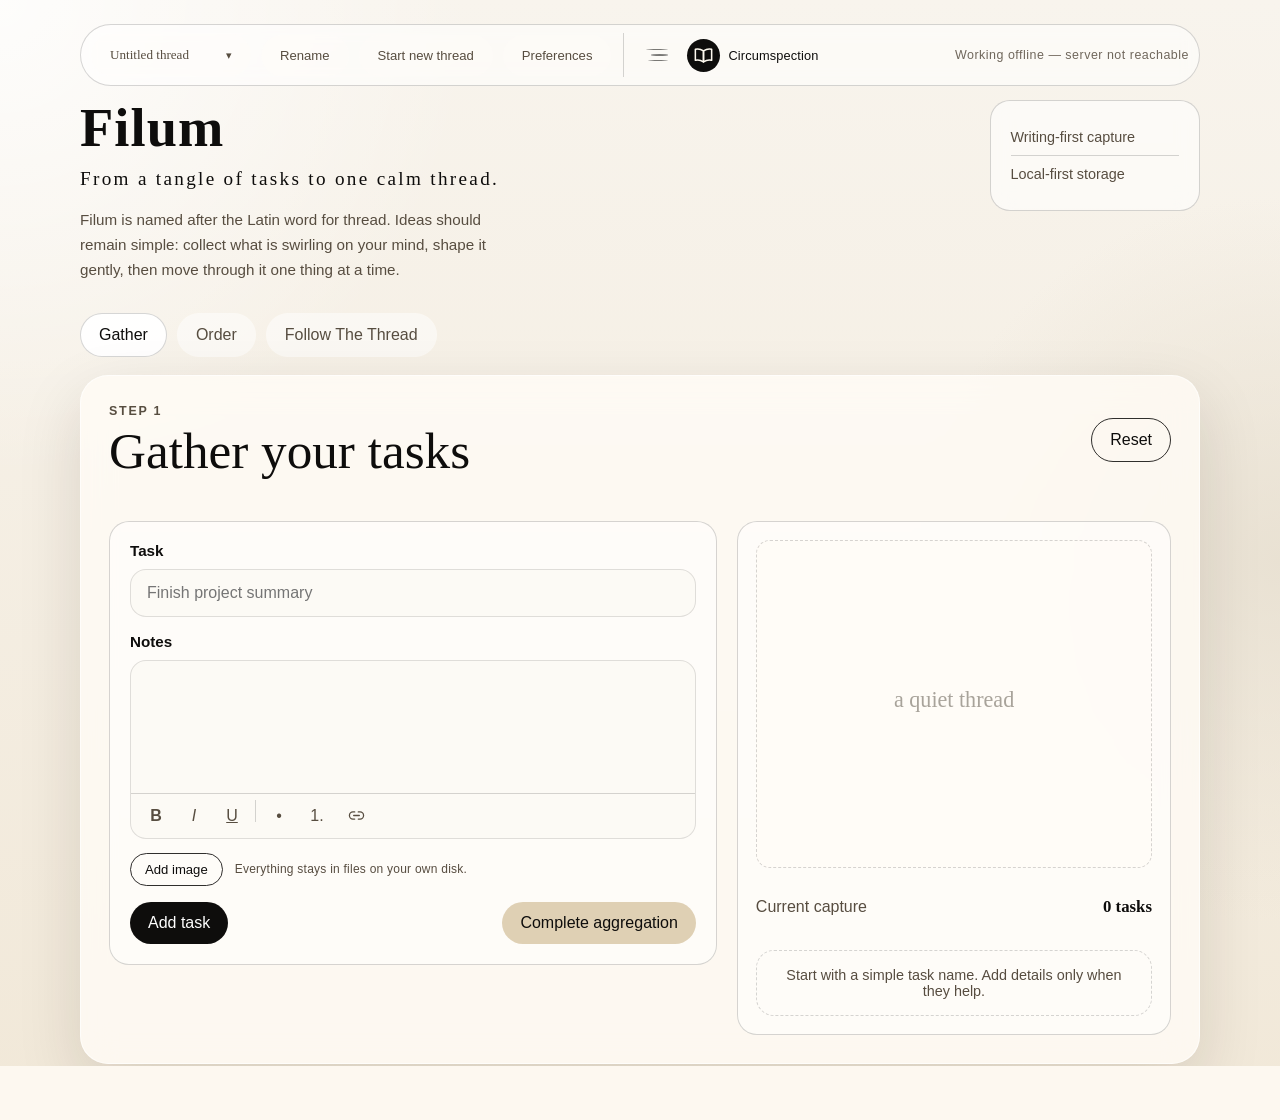
==== commit 99b3363e: "Add Web Journey: browser extension trails pinned to tasks, with flowing trail view in Follow step" ====
--- a/index.html
+++ b/index.html
@@ -195,6 +195,8 @@
             <div class="focus-card-head">
               <p class="focus-label">Do this now</p>
               <span class="focus-card-actions">
+                <button id="focusJourneyButton" class="ghost-button mini-edit journey-toggle" type="button"
+                        aria-expanded="false" aria-controls="focusJourney" hidden>✦ Web journey</button>
                 <button id="focusDoneButton" class="ghost-button mini-edit" type="button" hidden>Mark done</button>
                 <button id="focusEditButton" class="ghost-button mini-edit" type="button" hidden>Edit</button>
               </span>
@@ -202,6 +204,7 @@
             <h3 id="focusTitle">Nothing yet</h3>
             <div id="focusNotes" class="focus-notes"></div>
             <div id="focusAttachments" class="attachment-tray attachment-tray--read"></div>
+            <div id="focusJourney" class="journey-panel" aria-label="Web journey trails" hidden></div>
             <button id="focusArchiveButton" class="ghost-button" type="button" hidden>Archive this thread</button>
             <div id="focusEditor" class="focus-editor" hidden></div>
           </div>
--- a/styles.css
+++ b/styles.css
@@ -2730,3 +2730,317 @@
   .circ-settle-control:focus-visible { outline: 2px solid ButtonText; }
   .circ-field::before { background: ButtonText; }
 }
+
+/* ---- Web Journey trail ------------------------------------------------- */
+/* Trails captured by the browser extension, opened from the focus card's
+   quiet "✦ Web journey" button. Existing tokens only — see the Web Journey
+   entry in design.md's drift log. Curves, not corners; arrival, not motion. */
+
+.journey-panel {
+  width: 100%;
+  margin-top: 16px;
+  padding-top: 20px;
+  border-top: 1px solid var(--line);
+  animation: journey-arrive 360ms ease both;
+}
+
+@keyframes journey-arrive {
+  from { opacity: 0; transform: translateY(-6px); }
+  to { opacity: 1; transform: none; }
+}
+
+.journey-trail + .journey-trail {
+  margin-top: 24px;
+  padding-top: 24px;
+  border-top: 1px dashed var(--line);
+}
+
+.journey-trail-header {
+  display: flex;
+  align-items: baseline;
+  gap: 8px;
+  min-height: 28px;
+}
+
+.journey-trail-label {
+  margin: 0;
+  min-width: 0;
+  overflow-wrap: anywhere;
+  font-family: "Iowan Old Style", "Palatino Linotype", "Book Antiqua", Georgia, serif;
+  font-size: 1rem;
+  font-weight: 500;
+  line-height: 1.35;
+  color: var(--ink);
+}
+
+.journey-trail-input {
+  flex: 1 1 auto;
+  min-width: 0;
+  max-width: 420px;
+  padding: 4px 10px;
+  font-family: "Iowan Old Style", "Palatino Linotype", "Book Antiqua", Georgia, serif;
+  font-size: 1rem;
+  color: var(--ink);
+  background: var(--bg-soft);
+  border: 1px solid var(--line-strong);
+  border-radius: 10px;
+}
+
+.journey-trail-input:focus {
+  outline: 2px solid var(--line-strong);
+  outline-offset: 2px;
+}
+
+/* Edit and remove stay out of sight at rest and arrive on hover or focus. */
+.journey-trail-edit,
+.journey-trail-remove {
+  flex: none;
+  padding: 2px 4px;
+  font-size: 0.75rem;
+  line-height: 1;
+  color: var(--muted);
+  background: none;
+  border: none;
+  border-radius: 6px;
+  cursor: pointer;
+  opacity: 0;
+  transition: opacity 180ms ease, color 180ms ease;
+}
+
+.journey-trail-remove {
+  margin-left: auto;
+}
+
+.journey-trail:hover .journey-trail-edit,
+.journey-trail:hover .journey-trail-remove,
+.journey-trail:focus-within .journey-trail-edit,
+.journey-trail:focus-within .journey-trail-remove {
+  opacity: 1;
+}
+
+.journey-trail-edit:hover,
+.journey-trail-remove:hover {
+  color: var(--ink);
+}
+
+.journey-trail-edit:focus-visible,
+.journey-trail-remove:focus-visible {
+  opacity: 1;
+  outline: 2px solid var(--line-strong);
+  outline-offset: 2px;
+}
+
+.journey-remove-narrow { display: none; font-size: 1rem; }
+
+.journey-trail-time {
+  margin: 0 0 8px;
+  font-size: 0.75rem;
+  font-style: italic;
+  color: var(--muted);
+}
+
+.journey-trail-note {
+  margin: 8px 0 0;
+  max-width: 56ch;
+  font-size: 0.8125rem;
+  font-style: italic;
+  line-height: 1.55;
+  color: var(--muted);
+}
+
+.journey-svg {
+  display: block;
+  width: 100%;
+  overflow: visible;
+}
+
+.journey-path {
+  fill: none;
+  stroke: var(--line-strong);
+  stroke-width: 1.5;
+  stroke-linecap: round;
+  opacity: 0.55;
+}
+
+.journey-node {
+  cursor: pointer;
+  outline: none;
+}
+
+.journey-hit {
+  fill: transparent;
+}
+
+.journey-dot {
+  fill: var(--muted);
+  transition: r 180ms ease, fill 180ms ease;
+}
+
+.journey-node.is-anchor .journey-dot {
+  fill: var(--ink);
+}
+
+.journey-node:hover .journey-dot,
+.journey-node:focus-visible .journey-dot {
+  r: 9;
+  fill: var(--ink);
+}
+
+.journey-node.is-anchor:hover .journey-dot,
+.journey-node.is-anchor:focus-visible .journey-dot {
+  r: 10;
+}
+
+.journey-title {
+  font-family: "Avenir Next", "Segoe UI", "Helvetica Neue", sans-serif;
+  font-size: 13px;
+  fill: var(--ink);
+  transition: fill 180ms ease;
+}
+
+.journey-node:not(.is-anchor) .journey-title {
+  fill: var(--muted);
+}
+
+.journey-node.is-anchor .journey-title {
+  font-weight: 600;
+}
+
+.journey-node:hover .journey-title,
+.journey-node:focus-visible .journey-title {
+  fill: var(--ink);
+}
+
+.journey-node:focus-visible .journey-hit {
+  stroke: var(--line-strong);
+  stroke-width: 1.5;
+}
+
+/* The déjà vu card: the page's own words, its picture, how you arrived. */
+.journey-card {
+  position: fixed;
+  z-index: 100;
+  width: max-content;
+  max-width: min(340px, calc(100vw - 32px));
+  padding: 16px;
+  background: var(--panel);
+  backdrop-filter: blur(12px);
+  -webkit-backdrop-filter: blur(12px);
+  border: 1px solid var(--line);
+  border-radius: var(--radius-md);
+  box-shadow: var(--shadow);
+  opacity: 0;
+  transition: opacity 180ms ease;
+  pointer-events: none;
+}
+
+.journey-card.is-visible {
+  opacity: 1;
+  pointer-events: auto;
+}
+
+.journey-card > * {
+  margin: 0;
+}
+
+.journey-card > * + * {
+  margin-top: 12px;
+}
+
+.journey-card-title {
+  font-size: 0.875rem;
+  font-weight: 600;
+  line-height: 1.4;
+  color: var(--ink);
+  overflow-wrap: anywhere;
+}
+
+.journey-card-desc {
+  display: -webkit-box;
+  -webkit-line-clamp: 2;
+  -webkit-box-orient: vertical;
+  overflow: hidden;
+  font-size: 0.8125rem;
+  line-height: 1.45;
+  color: var(--muted);
+}
+
+.journey-card-image {
+  display: block;
+  max-width: 120px;
+  max-height: 120px;
+  border-radius: 8px;
+  border: 1px solid var(--line);
+}
+
+.journey-card-meta {
+  font-size: 0.8125rem;
+  line-height: 1.45;
+  color: var(--muted);
+  overflow-wrap: anywhere;
+}
+
+.journey-card-kicker {
+  display: block;
+  font-size: 0.6875rem;
+  letter-spacing: 0.04em;
+  text-transform: uppercase;
+  opacity: 0.8;
+}
+
+.journey-card-snippet {
+  font-size: 0.8125rem;
+  font-style: italic;
+  line-height: 1.5;
+  color: var(--ink);
+}
+
+.journey-card-time {
+  font-size: 0.75rem;
+  color: var(--muted);
+}
+
+/* The one place blue appears here — a genuine link (see "One blue"). */
+.journey-card-link {
+  display: inline-block;
+  font-size: 0.8125rem;
+  color: var(--link);
+  text-decoration: none;
+}
+
+.journey-card-link:hover,
+.journey-card-link:focus-visible {
+  text-decoration: underline;
+  text-underline-offset: 2px;
+}
+
+@media (max-width: 560px) {
+  .focus-card-head { flex-wrap: wrap; }
+  .focus-card-actions { flex-wrap: wrap; }
+  .journey-remove-wide { display: none; }
+  .journey-remove-narrow { display: inline; }
+  /* No hover on touch: keep edit and remove reachable at rest, but quiet. */
+  .journey-trail-edit,
+  .journey-trail-remove { opacity: 0.7; }
+}
+
+@media (hover: none) {
+  .journey-trail-edit,
+  .journey-trail-remove { opacity: 0.7; }
+}
+
+:root[data-interface-motion="quiet"] .journey-panel { animation: none; }
+
+@media (prefers-reduced-motion: reduce) {
+  .journey-panel { animation: none; }
+  .journey-card,
+  .journey-dot,
+  .journey-title { transition: none; }
+}
+
+@media (forced-colors: active) {
+  .journey-dot { fill: CanvasText; }
+  .journey-path { stroke: CanvasText; opacity: 1; }
+  .journey-title { fill: CanvasText; }
+  .journey-card { border-color: CanvasText; }
+}
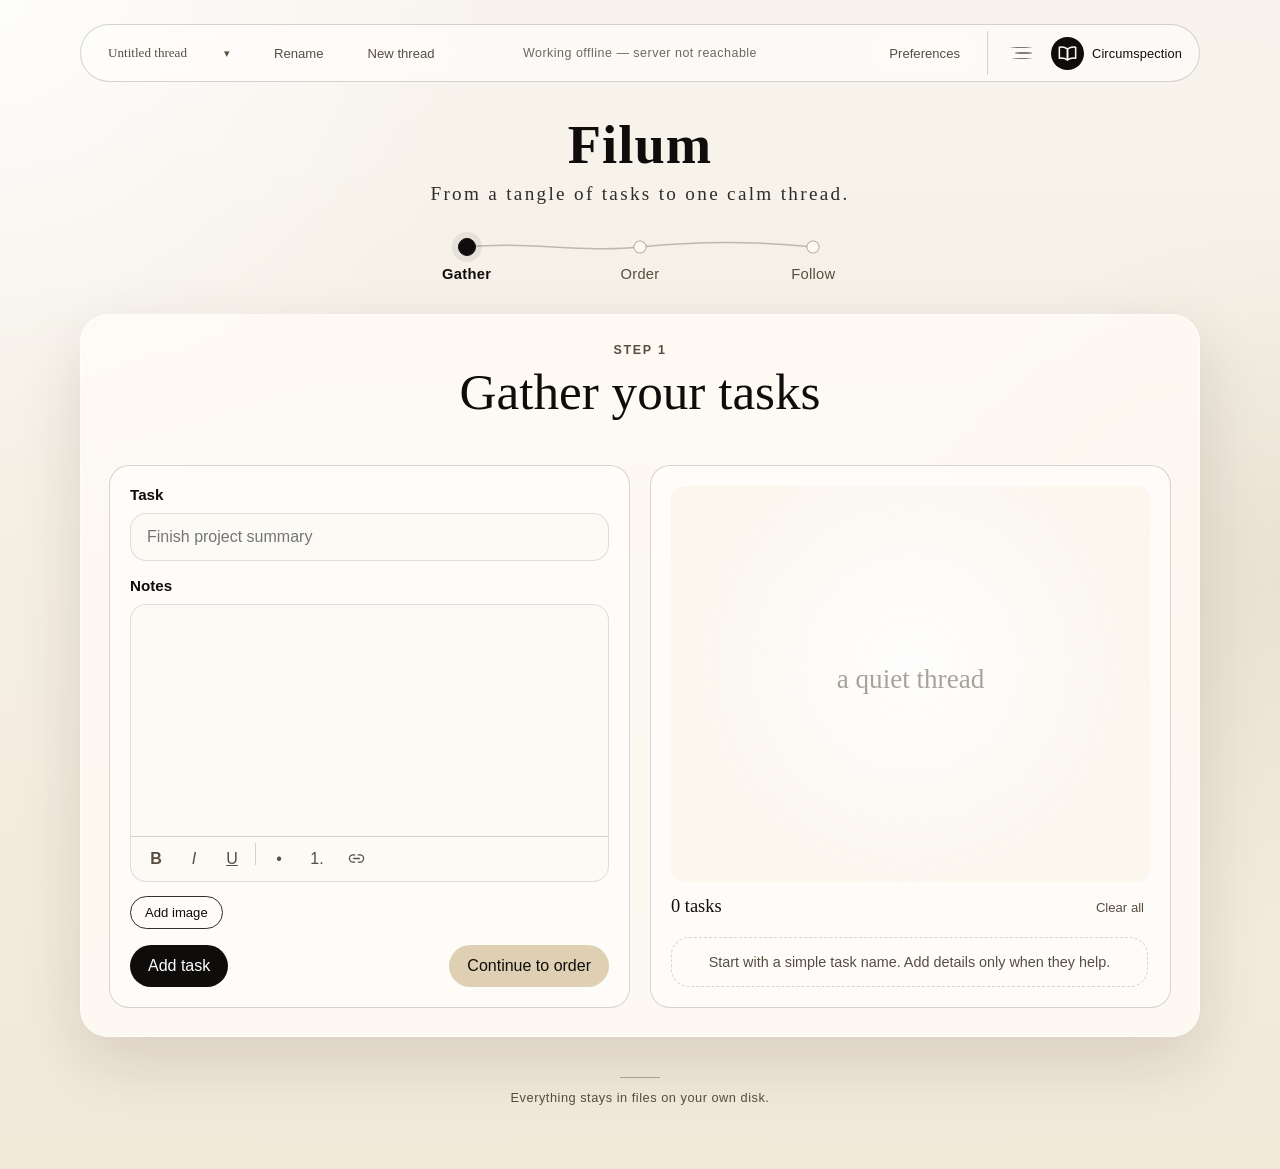
==== commit 53d9b5b2: "Centred symmetric UI with step thread, readable completed knots in retrospect, and YouTube previews " ====
--- a/index.html
+++ b/index.html
@@ -27,9 +27,10 @@
           <div id="threadMenu" class="thread-menu-pop" role="listbox" aria-label="Saved threads" hidden></div>
         </div>
         <button id="saveThreadButton" class="ghost-button thread-button" type="button">Rename</button>
-        <button id="newThreadButton" class="ghost-button thread-button" type="button">Start new thread</button>
+        <button id="newThreadButton" class="ghost-button thread-button" type="button">New thread</button>
         <button id="navigationBackButton" class="ghost-button thread-button navigation-back" type="button"
                 aria-label="Go back to the previous Filum state" hidden>← Back</button>
+        <span id="threadStatus" class="thread-status" aria-live="polite"></span>
         <div class="prefs-menu">
           <button id="prefsButton" class="ghost-button thread-button" type="button"
                   aria-haspopup="true" aria-expanded="false" aria-controls="prefsPanel">Preferences</button>
@@ -52,28 +53,25 @@
           </button>
           <span id="circOpenDescription" class="visually-hidden">Enter your private reflective writing space</span>
         </div>
-        <span id="threadStatus" class="thread-status" aria-live="polite"></span>
       </div>
 
-      <header class="hero">
-        <div>
-          <p class="eyebrow brand-mark">Filum</p>
-          <h1>From a tangle of tasks to one calm thread.</h1>
-          <p class="intro">
-            Filum is named after the Latin word for thread. Ideas should remain simple: collect what is swirling on your mind,
-            shape it gently, then move through it one thing at a time.
-          </p>
-        </div>
-        <div class="hero-note">
-          <p>Writing-first capture</p>
-          <p>Local-first storage</p>
-        </div>
+      <header class="masthead">
+        <h1 class="brand-mark">Filum</h1>
+        <p class="tagline">From a tangle of tasks to one calm thread.</p>
       </header>
 
-      <nav class="stepper" aria-label="Progress">
-        <button class="step is-active" data-step-target="capture">Gather</button>
-        <button class="step" data-step-target="plan">Order</button>
-        <button class="step" data-step-target="line">Follow The Thread</button>
+      <!-- The three steps as knots on one thread: filled behind you, ringed
+           where you are, open ahead. -->
+      <nav class="stepper" aria-label="Steps">
+        <button class="step is-active" type="button" data-step-target="capture" aria-current="step">
+          <span class="step-knot" aria-hidden="true"></span><span class="step-label">Gather</span>
+        </button>
+        <button class="step" type="button" data-step-target="plan">
+          <span class="step-knot" aria-hidden="true"></span><span class="step-label">Order</span>
+        </button>
+        <button class="step" type="button" data-step-target="line" aria-label="Follow the thread">
+          <span class="step-knot" aria-hidden="true"></span><span class="step-label">Follow</span>
+        </button>
       </nav>
 
       <main>
@@ -86,11 +84,12 @@
 
         <section class="panel is-active" data-step="capture">
           <div class="panel-header">
-            <div>
+            <div class="panel-header-start"></div>
+            <div class="panel-title">
               <p class="section-label">Step 1</p>
               <h2>Gather your tasks</h2>
             </div>
-            <button id="resetButton" class="ghost-button" type="button">Reset</button>
+            <div class="panel-header-end"></div>
           </div>
 
           <form id="taskForm" class="task-form">
@@ -120,14 +119,13 @@
             <div class="attach-row">
               <button id="captureAddImageButton" class="ghost-button attach-button" type="button">Add image</button>
               <input id="captureImageInput" class="visually-hidden" type="file" accept="image/*" multiple />
-              <small class="field-hint">Everything stays in files on your own disk.</small>
             </div>
             <div id="captureAttachments" class="attachment-tray" aria-live="polite"></div>
 
             <div class="form-actions">
               <button class="primary-button" type="submit">Add task</button>
               <button id="finishAggregationButton" class="secondary-button" type="button">
-                Complete aggregation
+                Continue to order
               </button>
             </div>
           </form>
@@ -140,8 +138,9 @@
               </svg>
             </div>
             <div class="capture-meta">
-              <p>Current capture</p>
               <strong id="taskCount">0 tasks</strong>
+              <button id="resetButton" class="text-button" type="button"
+                      aria-label="Clear every task in this thread">Clear all</button>
             </div>
             <div id="taskPreviewList" class="task-preview-list" aria-live="polite"></div>
           </aside>
@@ -149,14 +148,16 @@
 
         <section class="panel" data-step="plan">
           <div class="panel-header">
-            <div>
-              <p class="section-label">Step 2</p>
-              <h2>Choose the order</h2>
-            </div>
-            <div class="panel-header-actions">
+            <div class="panel-header-start">
               <button id="findPlanButton" class="ghost-button icon-button" type="button" hidden aria-label="Search threads">
                 <svg viewBox="0 0 24 24" aria-hidden="true"><circle cx="10.5" cy="10.5" r="6.5"></circle><path d="m15.5 15.5 5 5"></path></svg>
               </button>
+            </div>
+            <div class="panel-title">
+              <p class="section-label">Step 2</p>
+              <h2>Choose the order</h2>
+            </div>
+            <div class="panel-header-end">
               <button id="toLineButton" class="primary-button" type="button">Untangle it</button>
             </div>
           </div>
@@ -172,17 +173,19 @@
 
         <section class="panel" data-step="line">
           <div class="panel-header">
-            <div>
-              <p id="lineStepLabel" class="section-label">Step 1</p>
-              <h2>The clear thread</h2>
-            </div>
-            <div class="focus-nav">
+            <div class="panel-header-start">
               <button id="findLineButton" class="ghost-button icon-button" type="button" hidden aria-label="Search threads">
                 <svg viewBox="0 0 24 24" aria-hidden="true"><circle cx="10.5" cy="10.5" r="6.5"></circle><path d="m15.5 15.5 5 5"></path></svg>
               </button>
+              <button id="focusPrevButton" class="ghost-button" type="button">Previous task</button>
+            </div>
+            <div class="panel-title">
+              <p id="lineStepLabel" class="section-label">Step 1</p>
+              <h2>The clear thread</h2>
+            </div>
+            <div class="panel-header-end">
+              <button id="focusNextButton" class="secondary-button" type="button">Next task</button>
               <button id="retrospectButton" class="ghost-button" type="button" hidden aria-pressed="false">Retrospect</button>
-              <button id="focusPrevButton" class="ghost-button" type="button">Previous task</button>
-              <button id="focusNextButton" class="secondary-button" type="button">Next task</button>
             </div>
           </div>
 
@@ -193,8 +196,9 @@
 
           <div class="focus-card">
             <div class="focus-card-head">
-              <p class="focus-label">Do this now</p>
+              <p id="focusLabel" class="focus-label">Do this now</p>
               <span class="focus-card-actions">
+                <button id="focusRestoreButton" class="ghost-button mini-edit" type="button" hidden>Return to thread</button>
                 <button id="focusJourneyButton" class="ghost-button mini-edit journey-toggle" type="button"
                         aria-expanded="false" aria-controls="focusJourney" hidden>✦ Web journey</button>
                 <button id="focusDoneButton" class="ghost-button mini-edit" type="button" hidden>Mark done</button>
@@ -210,6 +214,11 @@
           </div>
         </section>
       </main>
+
+      <footer class="colophon">
+        <span class="colophon-rule" aria-hidden="true"></span>
+        <p>Everything stays in files on your own disk.</p>
+      </footer>
 
       <section id="searchPage" class="utility-page" aria-labelledby="searchPageTitle" hidden>
         <header class="utility-page-header">
--- a/styles.css
+++ b/styles.css
@@ -1034,7 +1034,8 @@
   order: -1;
 }
 
-body.is-utility-page .app-shell > .hero,
+body.is-utility-page .app-shell > .masthead,
+body.is-utility-page .app-shell > .colophon,
 body.is-utility-page .app-shell > .stepper,
 body.is-utility-page .app-shell > main {
   display: none;
@@ -3044,3 +3045,788 @@
   .journey-title { fill: CanvasText; }
   .journey-card { border-color: CanvasText; }
 }
+
+/* ---- Notes, references, abbreviations ---------------------------------- */
+
+.focus-notes .note-paragraph {
+  margin: 0 0 0.6em;
+}
+
+.focus-notes .note-paragraph:last-child {
+  margin-bottom: 0;
+}
+
+.note-list .note-list {
+  margin: 2px 0;
+}
+
+/* An expanded abbreviation reads as plain text; the short form waits in the
+   title for anyone who hovers. No underline, no colour. */
+abbr.abbr-expanded {
+  text-decoration: none;
+  cursor: inherit;
+}
+
+/* Image references look like thread references, with a small picture mark. */
+.image-reference::before,
+.thread-reference--image .thread-reference-label::before {
+  content: "";
+  display: inline-block;
+  width: 0.7em;
+  height: 0.55em;
+  margin-right: 5px;
+  border: 1.25px solid currentColor;
+  border-radius: 2px;
+  opacity: 0.6;
+  vertical-align: 0.02em;
+}
+
+.rich-mention-group {
+  display: block;
+  padding: 6px 8px 2px;
+  font-size: 0.72rem;
+  letter-spacing: 0.03em;
+  color: var(--muted);
+}
+
+.rich-mention-menu button {
+  display: flex;
+  align-items: center;
+  gap: 8px;
+}
+
+.rich-mention-thumb {
+  flex: none;
+  width: 26px;
+  height: 26px;
+  object-fit: cover;
+  border-radius: 6px;
+  border: 1px solid var(--line);
+}
+
+/* The read-only tray's thumbnails are buttons now (they open the viewer). */
+button.attachment-link {
+  padding: 0;
+  border: 0;
+  background: none;
+  cursor: zoom-in;
+}
+
+button.attachment-link:focus-visible {
+  outline: 2px solid var(--line-strong);
+  outline-offset: 3px;
+}
+
+/* ---- Image viewer ------------------------------------------------------- */
+
+.image-viewer {
+  position: fixed;
+  inset: 0;
+  z-index: 200;
+  display: grid;
+  place-items: center;
+  align-content: center;
+  gap: 16px;
+  padding: 24px;
+  background: rgba(245, 241, 232, 0.94);
+  backdrop-filter: blur(6px);
+  -webkit-backdrop-filter: blur(6px);
+  opacity: 0;
+  transition: opacity 180ms ease;
+  cursor: zoom-out;
+}
+
+.image-viewer.is-open {
+  opacity: 1;
+}
+
+.image-viewer-figure {
+  display: grid;
+  justify-items: center;
+  gap: 12px;
+  margin: 0;
+}
+
+.image-viewer-img {
+  display: block;
+  max-width: min(92vw, 1100px);
+  max-height: 78vh;
+  border-radius: var(--radius-md);
+  border: 1px solid var(--line);
+  box-shadow: var(--shadow);
+  background: var(--bg-soft);
+  cursor: default;
+}
+
+.image-viewer-caption {
+  font-size: 0.82rem;
+  color: var(--muted);
+}
+
+.image-viewer-controls {
+  display: flex;
+  gap: 8px;
+  cursor: default;
+}
+
+:root[data-interface-motion="none"] .image-viewer,
+:root[data-interface-motion="quiet"] .image-viewer {
+  transition: none;
+}
+
+/* ---- Abbreviations in Preferences (dark pop-down) ----------------------- */
+
+.prefs-abbreviations {
+  margin-top: 20px;
+  padding-top: 20px;
+  border-top: 1px solid rgba(255, 238, 201, 0.16);
+}
+
+.abbr-list {
+  display: grid;
+  gap: 4px;
+  margin: 0 0 12px;
+  padding: 0;
+  list-style: none;
+}
+
+.abbr-row {
+  display: grid;
+  grid-template-columns: minmax(48px, auto) 1fr auto;
+  align-items: baseline;
+  gap: 12px;
+  padding: 6px 4px 6px 10px;
+  border-radius: 10px;
+  background: rgba(255, 248, 232, 0.05);
+}
+
+.abbr-short {
+  font-weight: 600;
+  color: #fff8e8;
+}
+
+.abbr-full {
+  min-width: 0;
+  overflow-wrap: anywhere;
+  color: rgba(255, 248, 232, 0.78);
+}
+
+.abbr-remove {
+  padding: 0 8px;
+  border: 0;
+  border-radius: 6px;
+  background: none;
+  color: rgba(255, 248, 232, 0.55);
+  font-size: 1rem;
+  line-height: 1.4;
+  cursor: pointer;
+  transition: color 180ms ease;
+}
+
+.abbr-remove:hover,
+.abbr-remove:focus-visible {
+  color: #fff8e8;
+}
+
+.abbr-add {
+  display: grid;
+  grid-template-columns: minmax(64px, 0.6fr) 1.4fr auto;
+  gap: 8px;
+  align-items: center;
+  margin-bottom: 8px;
+}
+
+.abbr-add input[type="text"] {
+  min-width: 0;
+  width: 100%;
+  padding: 8px 10px;
+  border-radius: 10px;
+}
+
+.prefs-pop .abbr-add .ghost-button {
+  color: #fff8e8;
+  border-color: rgba(255, 238, 201, 0.4);
+}
+
+/* Circumspection's field takes focus (not a caret) when a written leaf is
+   opened; it needs no ring of its own. */
+.circ-field:focus {
+  outline: none;
+}
+
+/* Nested lists sit snugly under their parent item; only the outer list
+   takes block spacing. Covers both nested-in-item and Chrome's
+   list-inside-list structure. */
+.rich-surface :is(ul, ol) :is(ul, ol),
+.focus-notes :is(ul, ol) :is(ul, ol) {
+  margin-top: 0.15em;
+  margin-bottom: 0.15em;
+}
+
+/* ======================================================================
+   UI pass — a centred, symmetric page (see design.md, "Visual composition").
+   One vertical axis; the same header shape in every step; one ink-filled
+   action per view; progress carried by the shape of the thread.
+   ====================================================================== */
+
+/* Focus is an ink ring — never the browser's blue. */
+:where(button, a, summary, [tabindex]):focus-visible {
+  outline: 2px solid var(--line-strong);
+  outline-offset: 3px;
+}
+
+/* ---- Thread bar: thread controls · status · writing & preferences ---- */
+
+.thread-bar {
+  gap: 6px;
+  padding: 6px 8px;
+}
+
+.thread-bar .thread-status {
+  flex: 1 1 auto;
+  min-width: 0;
+  margin: 0;
+  overflow: hidden;
+  text-align: center;
+  text-overflow: ellipsis;
+  white-space: nowrap;
+}
+
+/* ---- Masthead: wordmark and tagline on the axis ---------------------- */
+
+.masthead {
+  display: grid;
+  justify-items: center;
+  gap: 8px;
+  margin: 36px auto 24px;
+  text-align: center;
+}
+
+.masthead .brand-mark {
+  margin: 0;
+  font-family: "Iowan Old Style", "Palatino Linotype", "Book Antiqua", Georgia, serif;
+  /* ≈ φ² × the tagline: a gentle harmonic, not a rule (design.md). */
+  font-size: clamp(2.6rem, 5vw, 3.4rem);
+  font-weight: 700;
+  letter-spacing: 0.02em;
+  line-height: 1;
+  color: var(--ink);
+}
+
+.masthead .tagline {
+  margin: 0;
+  font-family: "Iowan Old Style", "Palatino Linotype", "Book Antiqua", Georgia, serif;
+  font-size: clamp(0.92rem, 1.5vw, 1.3rem);
+  font-weight: 300;
+  letter-spacing: 0.12em;
+  line-height: 1.45;
+  color: var(--ink);
+  opacity: 0.86;
+}
+
+/* ---- Step thread: three knots on one curved line --------------------- */
+
+.stepper {
+  --knot: 18px;
+  position: relative;
+  display: grid;
+  grid-template-columns: repeat(3, minmax(0, 1fr));
+  width: min(520px, 100%);
+  margin: 0 auto 28px;
+  gap: 0;
+}
+
+/* The thread runs from the first knot's centre to the last's. */
+.stepper::before,
+.stepper::after {
+  content: "";
+  position: absolute;
+  top: calc(6px + var(--knot) / 2 - 6px);
+  left: calc(100% / 6);
+  right: calc(100% / 6);
+  height: 12px;
+  background: no-repeat center / 100% 100%
+    url("data:image/svg+xml;utf8,<svg xmlns='http://www.w3.org/2000/svg' viewBox='0 0 200 12' preserveAspectRatio='none'><path d='M0 6 C33 0 67 12 100 6 S167 0 200 6' fill='none' stroke='%23161616' stroke-opacity='0.26' stroke-width='1.5' vector-effect='non-scaling-stroke'/></svg>");
+  pointer-events: none;
+}
+
+/* The walked part of the thread is drawn in ink. */
+.stepper::after {
+  background-image: url("data:image/svg+xml;utf8,<svg xmlns='http://www.w3.org/2000/svg' viewBox='0 0 200 12' preserveAspectRatio='none'><path d='M0 6 C33 0 67 12 100 6 S167 0 200 6' fill='none' stroke='%23161616' stroke-opacity='0.85' stroke-width='1.75' vector-effect='non-scaling-stroke'/></svg>");
+  clip-path: inset(0 calc((1 - var(--step-progress, 0)) * 100%) 0 0);
+  transition: clip-path 360ms ease;
+}
+
+.stepper .step {
+  position: relative;
+  z-index: 1;
+  display: grid;
+  justify-items: center;
+  gap: 10px;
+  padding: 6px 8px 4px;
+  border: 0;
+  border-radius: 14px;
+  background: none;
+  color: var(--muted);
+  font-size: 0.92rem;
+  letter-spacing: 0.02em;
+}
+
+.stepper .step:hover {
+  background: none;
+  color: var(--ink);
+  transform: none;
+}
+
+.stepper .step.is-active {
+  background: none;
+  border: 0;
+  color: var(--ink);
+  font-weight: 600;
+}
+
+.step-knot {
+  display: block;
+  width: var(--knot);
+  height: var(--knot);
+  border-radius: 50%;
+  border: 1.5px solid rgba(22, 22, 22, 0.42);
+  background: var(--bg-soft);
+  transform: scale(0.72);
+  transition: transform 180ms ease, background-color 180ms ease, border-color 180ms ease, box-shadow 180ms ease;
+}
+
+.step:hover .step-knot {
+  border-color: var(--ink);
+}
+
+.step.is-done .step-knot {
+  border-color: var(--ink);
+  background: var(--ink);
+  transform: scale(0.56);
+}
+
+.step.is-active .step-knot {
+  border-color: var(--ink);
+  background: var(--ink);
+  transform: scale(1);
+  box-shadow: 0 0 0 6px rgba(22, 22, 22, 0.07);
+}
+
+/* ---- Panel headers: start · centred title · end ---------------------- */
+
+.panel-header {
+  display: grid;
+  grid-template-columns: minmax(0, 1fr) auto minmax(0, 1fr);
+  align-items: center;
+  gap: 16px;
+  margin-bottom: 28px;
+}
+
+.panel-title {
+  text-align: center;
+}
+
+.panel-title .section-label {
+  margin-bottom: 10px;
+}
+
+.panel-header-start,
+.panel-header-end {
+  display: flex;
+  align-items: center;
+  gap: 8px;
+  min-width: 0;
+}
+
+.panel-header-start {
+  justify-content: flex-start;
+}
+
+.panel-header-end {
+  justify-content: flex-end;
+}
+
+/* ---- Step 1: form and its preview as equal columns ------------------- */
+
+.panel[data-step="capture"].is-active {
+  grid-template-columns: repeat(2, minmax(0, 1fr));
+  align-items: stretch;
+}
+
+.panel[data-step="capture"] .capture-aside {
+  padding: 20px;
+}
+
+.mini-thread-wrap {
+  border: 0;
+  background:
+    radial-gradient(circle at 50% 45%, rgba(255, 255, 255, 0.9), transparent 70%),
+    rgba(247, 241, 230, 0.55);
+}
+
+.capture-meta {
+  align-items: baseline;
+}
+
+.capture-meta strong {
+  font-family: "Iowan Old Style", "Palatino Linotype", "Book Antiqua", Georgia, serif;
+  font-weight: 400;
+  font-size: 1.15rem;
+}
+
+/* A quiet text control — present, never pulling the eye. */
+.text-button {
+  padding: 4px 6px;
+  border: 0;
+  border-radius: 8px;
+  background: none;
+  color: var(--muted);
+  font-size: 0.82rem;
+  cursor: pointer;
+  transition: color 180ms ease;
+}
+
+.text-button:hover {
+  color: var(--ink);
+}
+
+/* ---- Colophon: the page ends on one quiet promise -------------------- */
+
+.colophon {
+  display: grid;
+  justify-items: center;
+  gap: 12px;
+  margin: 40px auto 8px;
+  color: var(--muted);
+  font-size: 0.8rem;
+  letter-spacing: 0.04em;
+  text-align: center;
+}
+
+.colophon p {
+  margin: 0;
+}
+
+.colophon-rule {
+  display: block;
+  width: 40px;
+  height: 1px;
+  background: var(--line-strong);
+  opacity: 0.35;
+}
+
+@media (max-width: 840px) {
+  .masthead {
+    margin: 24px auto 16px;
+  }
+
+  .thread-bar .thread-status {
+    order: 10;
+    flex-basis: 100%;
+  }
+
+  /* Narrow: the title takes its own row; start and end keep their sides. */
+  .panel-header {
+    grid-template-columns: minmax(0, 1fr) minmax(0, 1fr);
+    row-gap: 14px;
+  }
+
+  .panel-title {
+    grid-column: 1 / -1;
+    order: -1;
+  }
+
+  .panel[data-step="capture"].is-active {
+    grid-template-columns: 1fr;
+  }
+
+  .stepper .step {
+    font-size: 0.86rem;
+  }
+}
+
+@media (prefers-reduced-motion: reduce) {
+  .stepper::after,
+  .step-knot {
+    transition: none;
+  }
+}
+
+/* Status exactly on the axis when there is room for it. */
+@media (min-width: 900px) {
+  .thread-bar .thread-status {
+    position: absolute;
+    left: 50%;
+    top: 50%;
+    max-width: 24%;
+    transform: translate(-50%, -50%);
+    pointer-events: none;
+  }
+
+  .thread-bar .prefs-menu {
+    margin-left: auto;
+  }
+}
+
+/* Step 1 as a diptych: both cards the same height. The notes field takes
+   up the slack, and a long capture list scrolls inside its card. */
+.panel[data-step="capture"] .task-form {
+  display: flex;
+  flex-direction: column;
+}
+
+.panel[data-step="capture"] .task-form > label:nth-of-type(2) {
+  display: flex;
+  flex: 1 1 auto;
+  flex-direction: column;
+}
+
+.panel[data-step="capture"] .task-form > label:nth-of-type(2) .rich-editor {
+  display: flex;
+  flex: 1 1 auto;
+  flex-direction: column;
+}
+
+.panel[data-step="capture"] .task-form > label:nth-of-type(2) .rich-surface {
+  flex: 1 1 auto;
+}
+
+.panel[data-step="capture"] .form-actions {
+  margin-top: 16px;
+}
+
+.panel[data-step="capture"] .task-preview-list {
+  max-height: 340px;
+  overflow-y: auto;
+  padding-right: 2px;
+  scrollbar-width: thin;
+}
+
+/* Phone: the thread name on its own row, controls in one quiet row. */
+@media (max-width: 600px) {
+  .thread-bar {
+    gap: 4px;
+    padding: 6px;
+  }
+
+  .thread-bar .thread-menu {
+    flex: 1 1 100%;
+  }
+
+  .thread-bar .thread-menu-button {
+    width: 100%;
+    max-width: none;
+  }
+
+  .thread-bar .thread-button {
+    padding: 6px 10px;
+  }
+
+  .circ-launcher {
+    margin-left: auto;
+    border-left: 0;
+    padding-left: 0;
+  }
+}
+
+/* ---- Reading a completed knot (retrospect) ---------------------------- */
+
+/* The card keeps full contrast — it is for reading — and says quietly that
+   this knot is done: a dashed edge, the state's own convention here. */
+.focus-card.is-preview {
+  border-style: dashed;
+  border-color: rgba(22, 22, 22, 0.28);
+}
+
+.linear-item.is-done {
+  cursor: pointer;
+}
+
+.linear-item.is-done.is-previewing {
+  opacity: 1;
+  border-color: var(--line-strong);
+  border-style: dashed;
+  background: rgba(255, 255, 255, 0.92);
+}
+
+/* ---- YouTube previews (focus card notes) ------------------------------ */
+/* Small on purpose: a quiet thumbnail that invites, never a player that
+   demands. Nothing plays until clicked. */
+
+.yt-card {
+  display: inline-flex;
+  align-items: center;
+  gap: 12px;
+  max-width: 100%;
+  margin: 4px 0;
+  padding: 6px 12px 6px 6px;
+  border: 1px solid var(--line);
+  border-radius: var(--radius-md);
+  background: rgba(255, 255, 255, 0.6);
+  vertical-align: middle;
+}
+
+.yt-thumb {
+  position: relative;
+  flex: none;
+  width: 160px;
+  height: 90px;
+  padding: 0;
+  overflow: hidden;
+  border: 0;
+  border-radius: 10px;
+  background: var(--accent);
+  cursor: pointer;
+}
+
+.yt-thumb img {
+  display: block;
+  width: 100%;
+  height: 100%;
+  object-fit: cover;
+  filter: saturate(0.85);
+  transition: filter 180ms ease;
+}
+
+.yt-thumb:hover img {
+  filter: saturate(1);
+}
+
+/* A soft cream disc with an ink triangle — the familiar shape, Filum's colours. */
+.yt-play {
+  position: absolute;
+  top: 50%;
+  left: 50%;
+  width: 34px;
+  height: 34px;
+  border-radius: 50%;
+  background: rgba(255, 252, 246, 0.9);
+  box-shadow: 0 2px 10px rgba(22, 22, 22, 0.18);
+  transform: translate(-50%, -50%);
+  transition: transform 180ms ease;
+}
+
+.yt-play::after {
+  content: "";
+  position: absolute;
+  top: 50%;
+  left: 54%;
+  border-style: solid;
+  border-width: 6px 0 6px 10px;
+  border-color: transparent transparent transparent var(--ink);
+  transform: translate(-50%, -50%);
+}
+
+.yt-thumb:hover .yt-play {
+  transform: translate(-50%, -50%) scale(1.06);
+}
+
+.yt-meta {
+  display: grid;
+  gap: 4px;
+  min-width: 0;
+}
+
+.yt-title {
+  overflow: hidden;
+  color: var(--ink);
+  font-size: 0.9rem;
+  text-overflow: ellipsis;
+  white-space: nowrap;
+}
+
+.yt-open {
+  font-size: 0.78rem;
+}
+
+.yt-frame {
+  display: block;
+  width: 320px;
+  max-width: 100%;
+  aspect-ratio: 16 / 9;
+  height: auto;
+  border: 0;
+  border-radius: 10px;
+  background: var(--accent);
+}
+
+.yt-card.is-playing {
+  align-items: flex-start;
+}
+
+.yt-strip {
+  display: flex;
+  flex-wrap: wrap;
+  gap: 8px;
+  margin-top: 12px;
+}
+
+.yt-card--compact .yt-thumb {
+  width: 112px;
+  height: 63px;
+}
+
+.yt-card--compact .yt-play {
+  width: 26px;
+  height: 26px;
+}
+
+.yt-card--compact .yt-play::after {
+  border-width: 5px 0 5px 8px;
+}
+
+@media (max-width: 600px) {
+  .yt-card {
+    display: flex;
+  }
+
+  .yt-thumb {
+    width: 128px;
+    height: 72px;
+  }
+}
+
+/* The one instruction line sits on the axis like everything else. */
+.plan-copy {
+  text-align: center;
+}
+
+.plan-copy p {
+  max-width: 62ch;
+  margin-inline: auto;
+}
+
+/* Phone: row one is the thread and its writing space; row two the thread's
+   actions; then the status. */
+@media (max-width: 600px) {
+  .thread-bar .thread-menu {
+    flex: 1 1 0;
+    min-width: 0;
+  }
+
+  .thread-bar .circ-launcher {
+    order: 1;
+    margin-left: 0;
+  }
+
+  .thread-bar > .thread-button,
+  .thread-bar > .prefs-menu {
+    order: 2;
+  }
+
+  .thread-bar .thread-status {
+    order: 10;
+  }
+}
+
+@media (max-width: 600px) {
+  /* Thread name + the two Circumspection controls fill row one exactly. */
+  .thread-bar .thread-menu {
+    flex: 1 0 calc(100% - 108px);
+  }
+
+  .thread-bar .thread-menu-button {
+    min-width: 0;
+  }
+}
